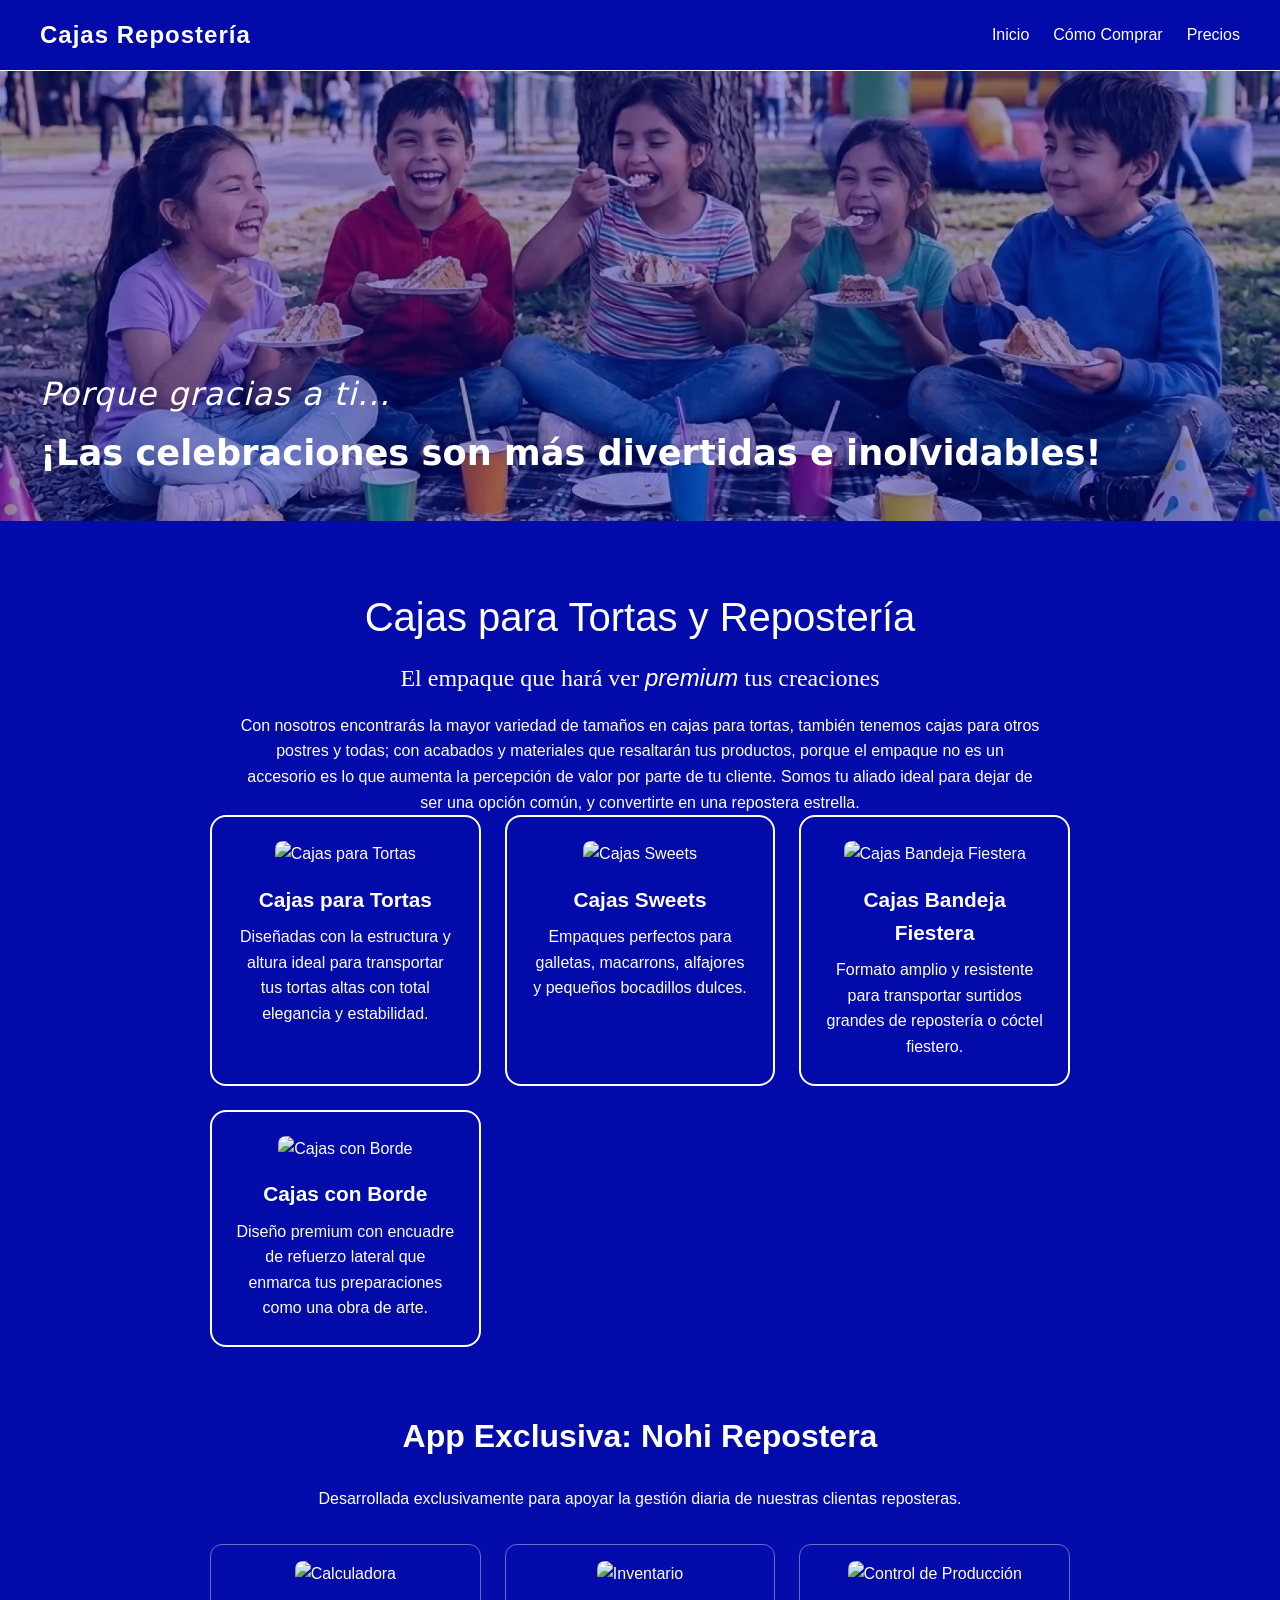
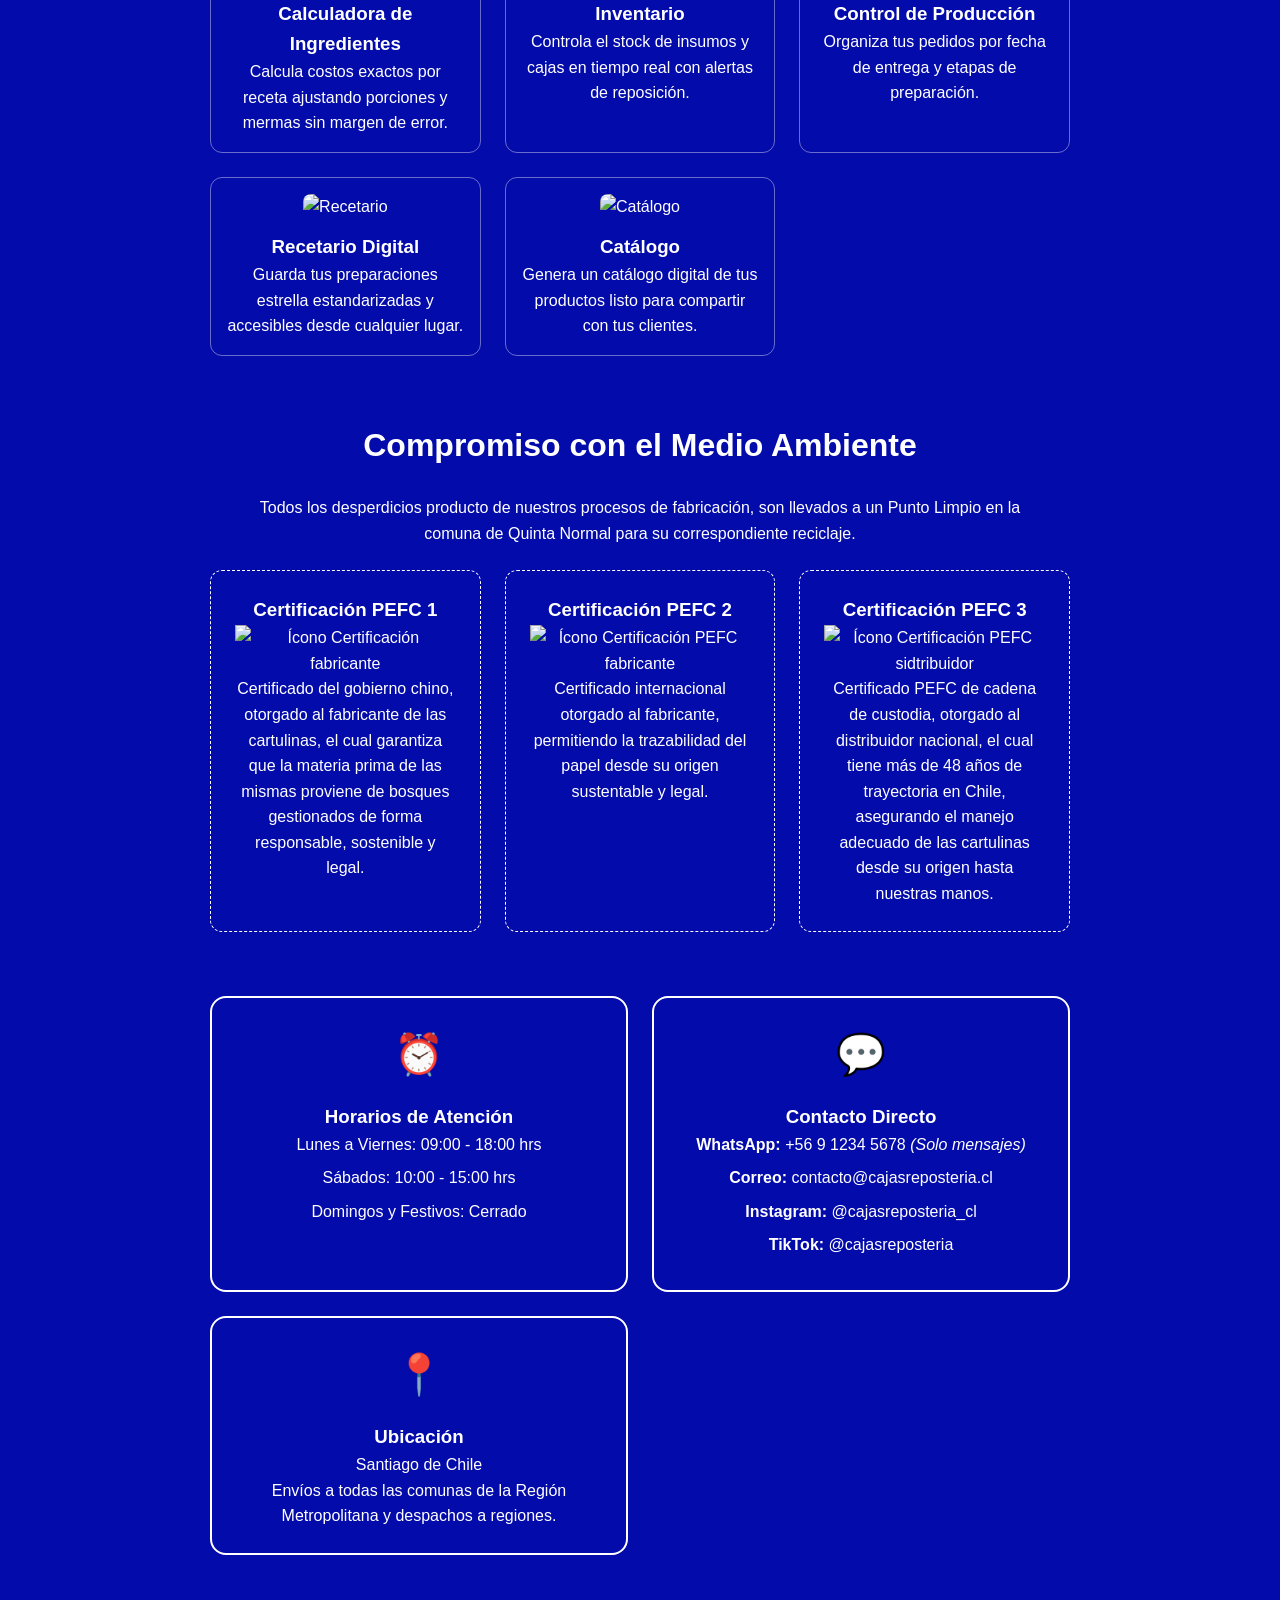
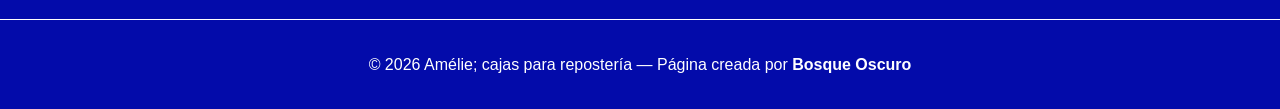
==== index.html @ bd715fa0 "paso" ====
<!DOCTYPE html>
<html lang="es">
<head>
    <meta charset="UTF-8">
    <meta name="viewport" content="width=device-width, initial-scale=1.0">
    <title>Cajas para tortas - Santiago de Chile</title>
    <link rel="stylesheet" href="style.css">
</head>
<body>

    <header>
        <nav>
            <div class="logo">Cajas Repostería</div>
            <ul class="nav-links">
                <li><a href="index.html">Inicio</a></li>
                <li><a href="experiencia.html">Cómo Comprar</a></li>
                <li><a href="precios.html">Precios</a></li>
            </ul>
        </nav>
    </header>

<section class="hero">
    <div class="hero-content">
        <p class="hero-subtitle">Porque gracias a ti...</p>
        <p class="hero-title">¡Las celebraciones son más divertidas e inolvidables!</p>
    </div>
</section>

    <div class="container text-center">
    <h1>Cajas para Tortas y Repostería</h1>
    <h2 class="section-subtitle">El empaque que hará ver <em>premium</em> tus creaciones</h2>
    <p class="section-description">
        Con nosotros encontrarás la mayor variedad de tamaños en cajas para tortas, también tenemos cajas para otros postres y todas; con acabados y materiales que resaltarán tus productos, porque el empaque no es un accesorio es lo que aumenta la percepción de valor por parte de tu cliente. Somos tu aliado ideal para dejar de ser una opción común, y convertirte en una repostera estrella.
    </p>

        <!-- 1. Catálogo de Cajas (Tarjetas Clickeables con Borde Blanco) -->
        <section>
            <div class="grid-4">
                <a href="caja-tortas.html" class="card-border product-card">
                    <img src="https://images.unsplash.com/photo-1578985545062-69928b1d9587?q=80&w=500&auto=format&fit=crop" alt="Cajas para Tortas">
                    <h3>Cajas para Tortas</h3>
                    <p>Diseñadas con la estructura y altura ideal para transportar tus tortas altas con total elegancia y estabilidad.</p>
                </a>

                <a href="caja-sweets.html" class="card-border product-card">
                    <img src="https://images.unsplash.com/photo-1558961363-fa8fdf82db35?q=80&w=500&auto=format&fit=crop" alt="Cajas Sweets">
                    <h3>Cajas Sweets</h3>
                    <p>Empaques perfectos para galletas, macarrons, alfajores y pequeños bocadillos dulces.</p>
                </a>

                <a href="caja-bandeja-fiestera.html" class="card-border product-card">
                    <img src="https://images.unsplash.com/photo-1535141192574-5d4897c13136?q=80&w=500&auto=format&fit=crop" alt="Cajas Bandeja Fiestera">
                    <h3>Cajas Bandeja Fiestera</h3>
                    <p>Formato amplio y resistente para transportar surtidos grandes de repostería o cóctel fiestero.</p>
                </a>

                <a href="caja-con-borde.html" class="card-border product-card">
                    <img src="https://images.unsplash.com/photo-1509440159596-0249088772ff?q=80&w=500&auto=format&fit=crop" alt="Cajas con Borde">
                    <h3>Cajas con Borde</h3>
                    <p>Diseño premium con encuadre de refuerzo lateral que enmarca tus preparaciones como una obra de arte.</p>
                </a>
            </div>
        </section>

        <!-- 2. Sección App Nohi Repostera -->
        <section>
            <h2>App Exclusiva: Nohi Repostera</h2>
            <p style="text-align: center; margin-bottom: 2rem;">Desarrollada exclusivamente para apoyar la gestión diaria de nuestras clientas reposteras.</p>
            
            <div class="nohi-grid">
                <div class="nohi-card">
                    <img src="https://images.unsplash.com/photo-1554224155-8d04cb21cd6c?q=80&w=400&auto=format&fit=crop" alt="Calculadora">
                    <h3>Calculadora de Ingredientes</h3>
                    <p>Calcula costos exactos por receta ajustando porciones y mermas sin margen de error.</p>
                </div>
                <div class="nohi-card">
                    <img src="https://images.unsplash.com/photo-1586528116311-ad8dd3c8310d?q=80&w=400&auto=format&fit=crop" alt="Inventario">
                    <h3>Inventario</h3>
                    <p>Controla el stock de insumos y cajas en tiempo real con alertas de reposición.</p>
                </div>
                <div class="nohi-card">
                    <img src="https://images.unsplash.com/photo-1507679799987-c73779587ccf?q=80&w=400&auto=format&fit=crop" alt="Control de Producción">
                    <h3>Control de Producción</h3>
                    <p>Organiza tus pedidos por fecha de entrega y etapas de preparación.</p>
                </div>
                <div class="nohi-card">
                    <img src="https://images.unsplash.com/photo-1495521821757-a1efb6729352?q=80&w=400&auto=format&fit=crop" alt="Recetario">
                    <h3>Recetario Digital</h3>
                    <p>Guarda tus preparaciones estrella estandarizadas y accesibles desde cualquier lugar.</p>
                </div>
                <div class="nohi-card">
                    <img src="https://images.unsplash.com/photo-1460925895917-afdab827c52f?q=80&w=400&auto=format&fit=crop" alt="Catálogo">
                    <h3>Catálogo</h3>
                    <p>Genera un catálogo digital de tus productos listo para compartir con tus clientes.</p>
                </div>
            </div>
        </section>

        <!-- 3. Sección Medio Ambiente -->
        <section>
            <h2>Compromiso con el Medio Ambiente</h2>
            <p style="text-align: center; max-width: 800px; margin: 0 auto 1.5rem auto;">
                Todos los desperdicios producto de nuestros procesos de fabricación, son llevados a un Punto Limpio en la comuna de Quinta Normal para su correspondiente reciclaje.
            </p>
            
            <div class="certificates-grid">
                <div class="cert-card">
                    <h3>Certificación PEFC 1</h3>
                    <img src="cfccsvg.svg" alt="Ícono Certificación fabricante" class="cert-icon">
                    <p>Certificado del gobierno chino, otorgado al fabricante de las cartulinas, el cual garantiza que la materia prima de las mismas proviene de bosques gestionados de forma responsable, sostenible y legal.</p>
                </div>
                <div class="cert-card">
                    <h3>Certificación PEFC 2</h3>
                    <img src="pefcsvg.svg" alt="Ícono Certificación PEFC fabricante" class="cert-icon">
                    <p>Certificado internacional otorgado al fabricante, permitiendo la trazabilidad del papel desde su origen sustentable y legal.</p>
                </div>
                <div class="cert-card">
                    <h3>Certificación PEFC 3</h3>
                    <img src="pefcsvg.svg" alt="Ícono Certificación PEFC sidtribuidor" class="cert-icon">
                    <p>Certificado PEFC de cadena de custodia, otorgado al distribuidor nacional, el cual tiene más de 48 años de trayectoria en Chile, asegurando el manejo adecuado de las cartulinas desde su origen hasta nuestras manos.</p>
                </div>
            </div>
        </section>

        <!-- 4. Sección de Información (Tarjetas con Borde Blanco e Íconos) -->
        <section>
            <div class="grid-3">
                <div class="card-border info-card">
                    <div class="icon">⏰</div>
                    <h3>Horarios de Atención</h3>
                    <ul>
                        <li>Lunes a Viernes: 09:00 - 18:00 hrs</li>
                        <li>Sábados: 10:00 - 15:00 hrs</li>
                        <li>Domingos y Festivos: Cerrado</li>
                    </ul>
                </div>

                <div class="card-border info-card">
                    <div class="icon">💬</div>
                    <h3>Contacto Directo</h3>
                    <ul>
                        <li><strong>WhatsApp:</strong> +56 9 1234 5678 <em>(Solo mensajes)</em></li>
                        <li><strong>Correo:</strong> contacto@cajasreposteria.cl</li>
                        <li><strong>Instagram:</strong> @cajasreposteria_cl</li>
                        <li><strong>TikTok:</strong> @cajasreposteria</li>
                    </ul>
                </div>

                <div class="card-border info-card">
                    <div class="icon">📍</div>
                    <h3>Ubicación</h3>
                    <p>Santiago de Chile</p>
                    <p>Envíos a todas las comunas de la Región Metropolitana y despachos a regiones.</p>
                </div>
            </div>
        </section>
    </div>

    <footer>
        <p>&copy; 2026 Amélie; cajas para repostería — Página creada por <strong>Bosque Oscuro</strong></p>
    </footer>

</body>
</html>
---- style.css ----
/* Reset y Estilos Globales */
* {
    margin: 0;
    padding: 0;
    box-sizing: border-box;
    font-family: 'Segoe UI', Tahoma, Geneva, Verdana, sans-serif;
}

body {
    background-color: #030baa;
    color: #ffffff;
    line-height: 1.6;
}

a {
    color: inherit;
    text-decoration: none;
}

/* Navegación */
header {
    background-color: rgba(3, 11, 170, 0.95);
    border-bottom: 1px solid #ffffff;
    padding: 1rem 2rem;
    position: sticky;
    top: 0;
    z-index: 100;
}

nav {
    max-width: 1200px;
    margin: 0 auto;
    display: flex;
    justify-content: space-between;
    align-items: center;
}

.logo {
    font-size: 1.5rem;
    font-weight: bold;
    letter-spacing: 1px;
}

.nav-links {
    display: flex;
    gap: 1.5rem;
    list-style: none;
}

.nav-links a:hover {
    opacity: 0.8;
    text-decoration: underline;
}

/* Envoltorio principal */
.container {
    max-width: 1200px;
    margin: 0 auto;
    padding: 2rem 1rem;
}

h1 {
    font-size: 2.5rem;
    text-align: center;
    margin-bottom: 2rem;
}

h2 {
    font-size: 2rem;
    text-align: center;
    margin: 3rem 0 1.5rem 0;
}

/* Secciones */
section {
    margin-bottom: 4rem;
}

/* TARJETAS CON BORDE BLANCO Y ESQUINAS REDONDEADAS */
.card-border {
    border: 2px solid #ffffff;
    border-radius: 16px;
    padding: 1.5rem;
    background: transparent;
    transition: transform 0.2s ease, box-shadow 0.2s ease;
}

/* Grid de Productos y Secciones */
.grid-4 {
    display: grid;
    grid-template-columns: repeat(auto-fit, minmax(250px, 1fr));
    gap: 1.5rem;
}

.grid-3 {
    display: grid;
    grid-template-columns: repeat(auto-fit, minmax(280px, 1fr));
    gap: 1.5rem;
}

/* Tarjetas de Productos Clickeables */
.product-card {
    display: block;
}

.product-card:hover {
    transform: translateY(-5px);
    box-shadow: 0 8px 20px rgba(255, 255, 255, 0.15);
}

.product-card img {
    width: 100%;
    height: 200px;
    object-fit: cover;
    border-radius: 8px;
    margin-bottom: 1rem;
}

.product-card h3 {
    font-size: 1.3rem;
    margin-bottom: 0.5rem;
}

/* Sección Nohi Repostera */
.nohi-grid {
    display: grid;
    grid-template-columns: repeat(auto-fit, minmax(220px, 1fr));
    gap: 1.5rem;
}

.nohi-card {
    border: 1px solid rgba(255, 255, 255, 0.4);
    border-radius: 12px;
    padding: 1rem;
    text-align: center;
}

.nohi-card img {
    width: 100%;
    height: 140px;
    object-fit: cover;
    border-radius: 8px;
    margin-bottom: 0.8rem;
}

/* Medio Ambiente y Certificados */
.certificates-grid {
    display: grid;
    grid-template-columns: repeat(auto-fit, minmax(200px, 1fr));
    gap: 1.5rem;
    margin-top: 1.5rem;
}

.cert-card {
    border: 1px dashed #ffffff;
    border-radius: 12px;
    padding: 1.5rem;
    text-align: center;
}

/* Tarjetas Informativas (Horarios, Contacto, Ubicación) */
.info-card {
    text-align: center;
}

.info-card .icon {
    font-size: 2.5rem;
    margin-bottom: 1rem;
}

.info-card ul {
    list-style: none;
    padding: 0;
}

.info-card li {
    margin-bottom: 0.5rem;
}

/* Pasos de compra */
.steps-grid {
    display: grid;
    grid-template-columns: repeat(auto-fit, minmax(220px, 1fr));
    gap: 1.5rem;
    margin-top: 2rem;
}

.step-card {
    border: 1px solid #ffffff;
    border-radius: 12px;
    padding: 1.5rem;
    text-align: center;
}

.step-number {
    font-size: 2rem;
    font-weight: bold;
    margin-bottom: 0.5rem;
}

/* Footer */
footer {
    border-top: 1px solid #ffffff;
    text-align: center;
    padding: 2rem;
    margin-top: 4rem;
}

/* Estilos para Tablas de Precios y Cotizador */
.price-table {
    width: 100%;
    border-collapse: collapse;
    margin-top: 1.5rem;
    margin-bottom: 2rem;
}

.price-table th, .price-table td {
    border: 1px solid rgba(255, 255, 255, 0.3);
    padding: 0.8rem;
    text-align: left;
}

.price-table th {
    background-color: rgba(255, 255, 255, 0.1);
}

.quote-box {
    background: rgba(255, 255, 255, 0.05);
    border: 2px solid #ffffff;
    border-radius: 16px;
    padding: 2rem;
    margin-top: 2rem;
}

.quote-row {
    display: grid;
    grid-template-columns: 2fr 1fr 1fr auto;
    gap: 1rem;
    margin-bottom: 1rem;
    align-items: center;
}

@media(max-width: 768px) {
    .quote-row {
        grid-template-columns: 1fr;
    }
}

.quote-row select, .quote-row input {
    padding: 0.6rem;
    border-radius: 8px;
    border: 1px solid #ffffff;
    background: #030baa;
    color: #ffffff;
    width: 100%;
}

.btn-action {
    background: #ffffff;
    color: #030baa;
    font-weight: bold;
    border: none;
    padding: 0.6rem 1.2rem;
    border-radius: 8px;
    cursor: pointer;
    transition: opacity 0.2s;
}

.btn-action:hover {
    opacity: 0.9;
}

.btn-danger {
    background: #ff4d4d;
    color: #ffffff;
}

.quote-summary {
    margin-top: 2rem;
    border-top: 1px solid rgba(255, 255, 255, 0.4);
    padding-top: 1.5rem;
    font-size: 1.2rem;
    text-align: right;
}

/* ==========================================
   SECCIÓN HERO CON IMAGEN DE FONDO Y CAPA AZUL
   ========================================== */
.hero {
    background-image: url('Imagenes/fondohero.webp'); 
    background-size: cover;          /* Ocupa todo el ancho sin deformarse */
    background-position: center;     /* Mantiene el centro visible en PC y móviles */
    background-repeat: no-repeat;
    height: 450px;                   /* Altura del banner principal */
    display: flex;
    align-items: flex-end;           /* Empuja el texto hacia abajo como en tu diseño */
    padding: 40px;
    position: relative;
}

/* Capa de opacidad encima de la foto con el tono azul de la página (75% de opacidad) */
.hero::before {
    content: '';
    position: absolute;
    top: 0; 
    left: 0; 
    width: 100%; 
    height: 100%;
    /* AQUÍ PUEDES CAMBIAR EL COLOR: Reemplaza #0d233a por el azul exacto de tu web */
    background-color: rgba(3, 11, 170, 0.40); 
    z-index: 1;
}

.hero-content {
    position: relative;
    z-index: 2; /* Asegura que el texto quede flotando por encima de la capa azul */
    color: #ffffff;
}

.hero-subtitle {
    font-family: 'Segoe UI', system-ui, -apple-system, sans-serif;
    font-size: 2rem;
    font-weight: 400;           /* Grosor muy delgado */
    font-style: italic; /* <-- ESTA LÍNEA ACTIVA LA CURSIVA */
    letter-spacing: 1px;        /* Da un toque elegante y respirado */
    margin: 0;
}

.hero-title {
    font-family: 'Segoe UI', system-ui, -apple-system, sans-serif;
    font-size: 2.2rem;
    margin: 5px 0 0 0;
    font-weight: 700;
}

/* Ajuste automático para pantallas de celulares */
@media (max-width: 768px) {
    .hero {
        height: 350px;
        padding: 20px;
    }
    .hero-title {
        font-size: 1.3rem;
    }
}

/* Estilos para el bloque de títulos bajo el hero */
.text-center {
    text-align: center;
    max-width: 900px;
    margin: 40px auto 30px auto; /* Centra el bloque y le da espacio arriba y abajo */
    padding: 0 20px;
}

.text-center h1 {
    font-size: 2.5rem;
    font-weight: normal;
    margin-bottom: 10px;
}

.section-subtitle {
    font-family: 'Georgia', serif;
    font-size: 1.5rem;
    font-weight: normal;
    margin-top: 0;
    margin-bottom: 15px;
}

/* Aplica la cursiva solo a la palabra envuelta en <em> */
.section-subtitle em {
    font-style: italic;
}

.section-description {
    font-size: 1rem;
    line-height: 1.6;
    margin: 0 auto;
    max-width: 800px;
}
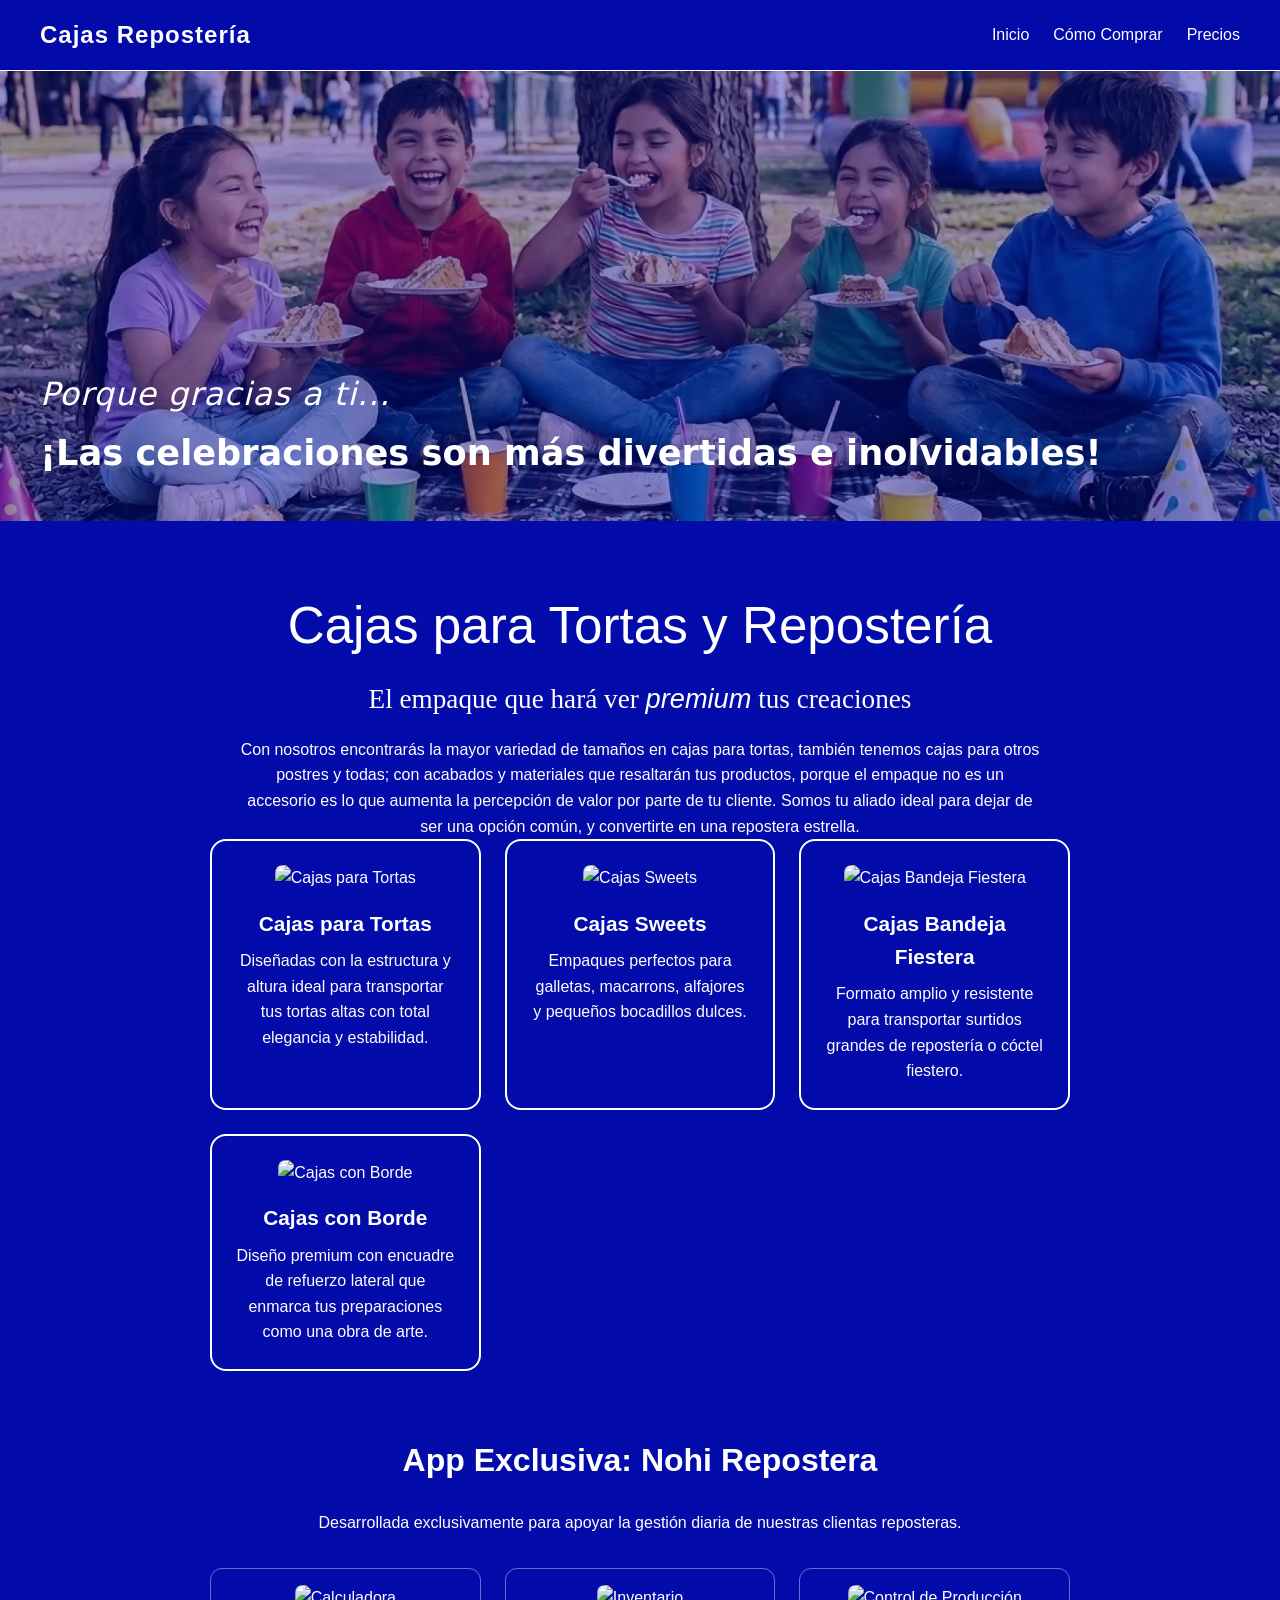
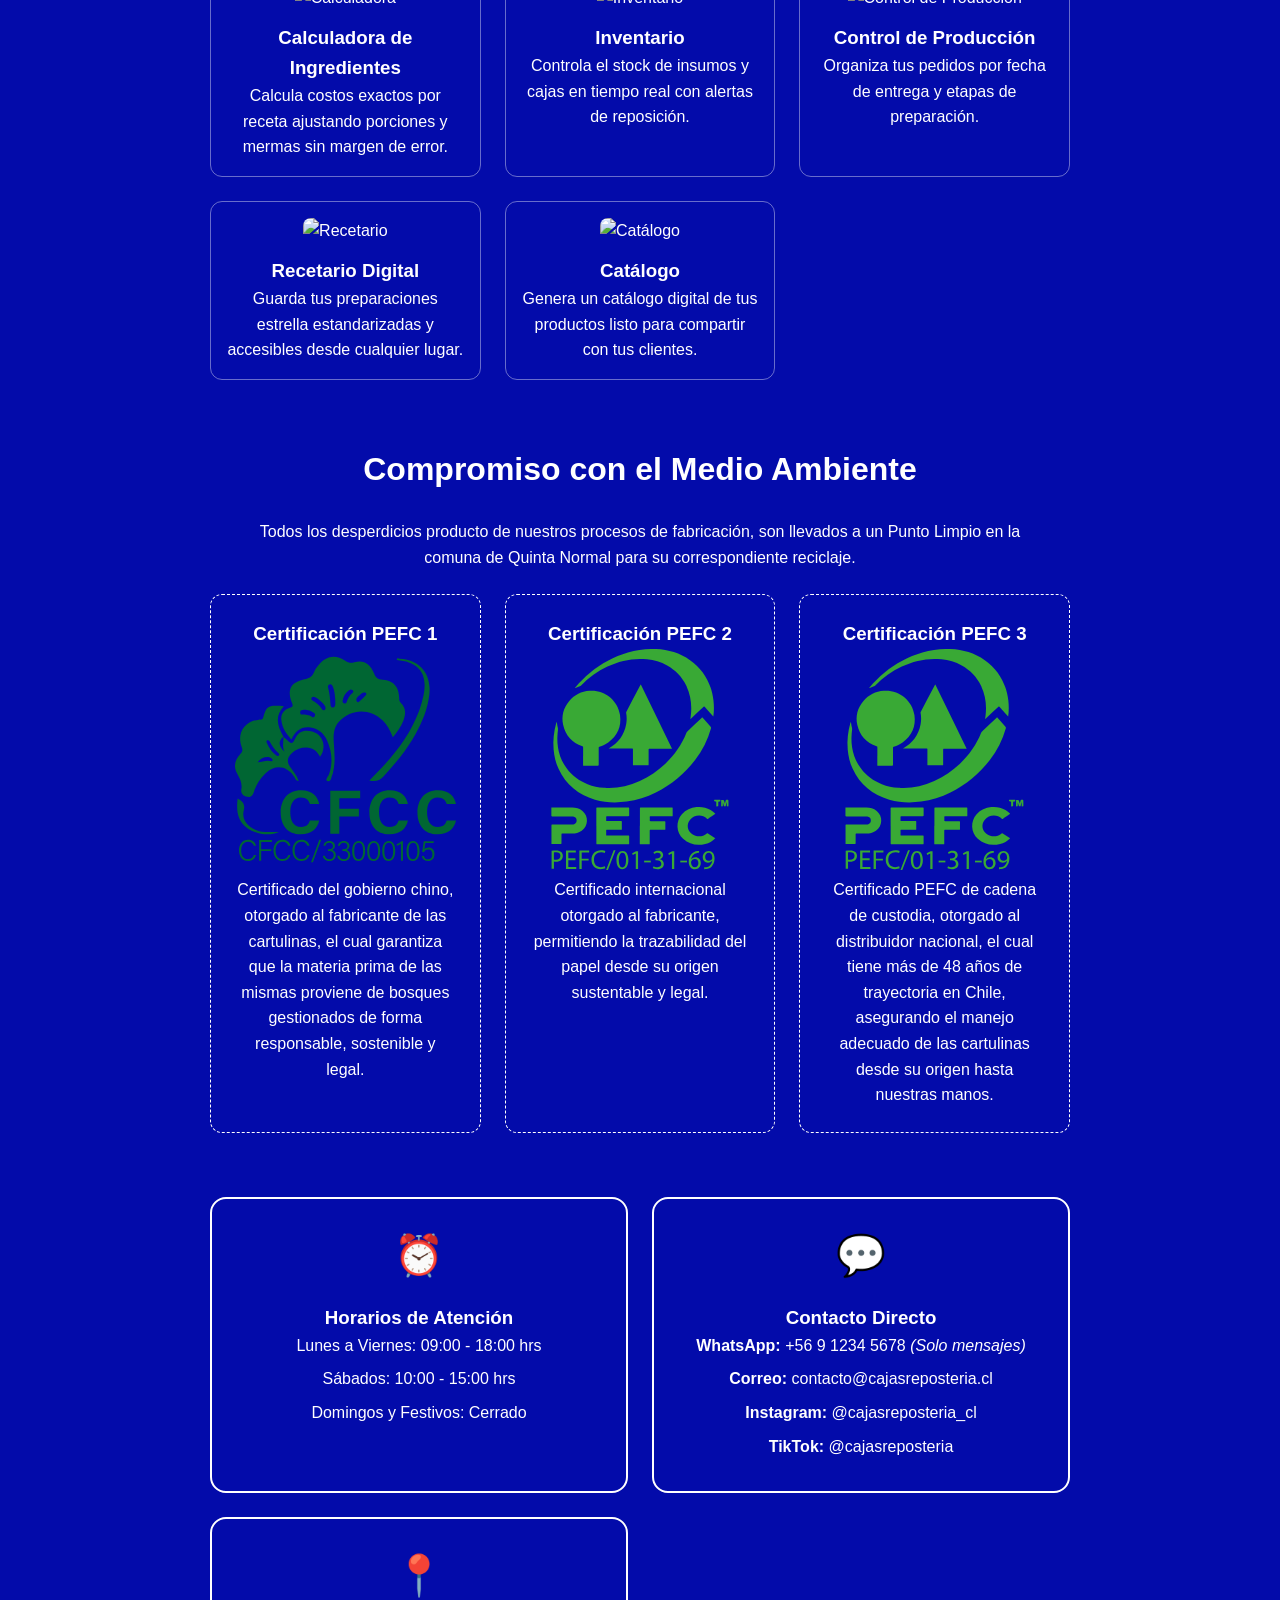
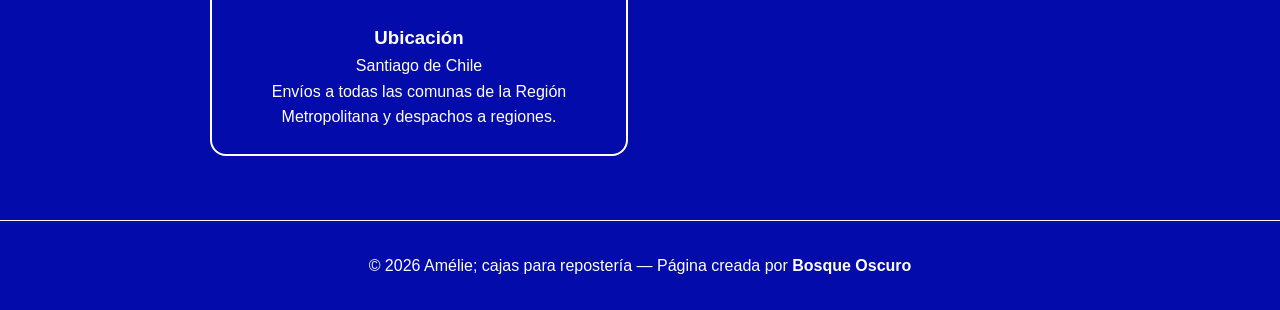
==== commit 89de11f6: "cambioos" ====
--- a/index.html
+++ b/index.html
@@ -106,17 +106,17 @@
             <div class="certificates-grid">
                 <div class="cert-card">
                     <h3>Certificación PEFC 1</h3>
-                    <img src="cfccsvg.svg" alt="Ícono Certificación fabricante" class="cert-icon">
+                    <img src="SVG/cfccsvg.svg" alt="Ícono Certificación fabricante" class="cert-icon">
                     <p>Certificado del gobierno chino, otorgado al fabricante de las cartulinas, el cual garantiza que la materia prima de las mismas proviene de bosques gestionados de forma responsable, sostenible y legal.</p>
                 </div>
                 <div class="cert-card">
                     <h3>Certificación PEFC 2</h3>
-                    <img src="pefcsvg.svg" alt="Ícono Certificación PEFC fabricante" class="cert-icon">
+                    <img src="SVG/pefcsvg.svg" alt="Ícono Certificación PEFC fabricante" class="cert-icon">
                     <p>Certificado internacional otorgado al fabricante, permitiendo la trazabilidad del papel desde su origen sustentable y legal.</p>
                 </div>
                 <div class="cert-card">
                     <h3>Certificación PEFC 3</h3>
-                    <img src="pefcsvg.svg" alt="Ícono Certificación PEFC sidtribuidor" class="cert-icon">
+                    <img src="SVG/pefcsvg.svg" alt="Ícono Certificación PEFC sidtribuidor" class="cert-icon">
                     <p>Certificado PEFC de cadena de custodia, otorgado al distribuidor nacional, el cual tiene más de 48 años de trayectoria en Chile, asegurando el manejo adecuado de las cartulinas desde su origen hasta nuestras manos.</p>
                 </div>
             </div>
--- a/style.css
+++ b/style.css
@@ -353,15 +353,15 @@
 }
 
 .text-center h1 {
-    font-size: 2.5rem;
+    font-size: 3.2rem;
     font-weight: normal;
     margin-bottom: 10px;
 }
 
 .section-subtitle {
     font-family: 'Georgia', serif;
-    font-size: 1.5rem;
-    font-weight: normal;
+    font-size: 1.7rem;
+    font-weight: 400;
     margin-top: 0;
     margin-bottom: 15px;
 }
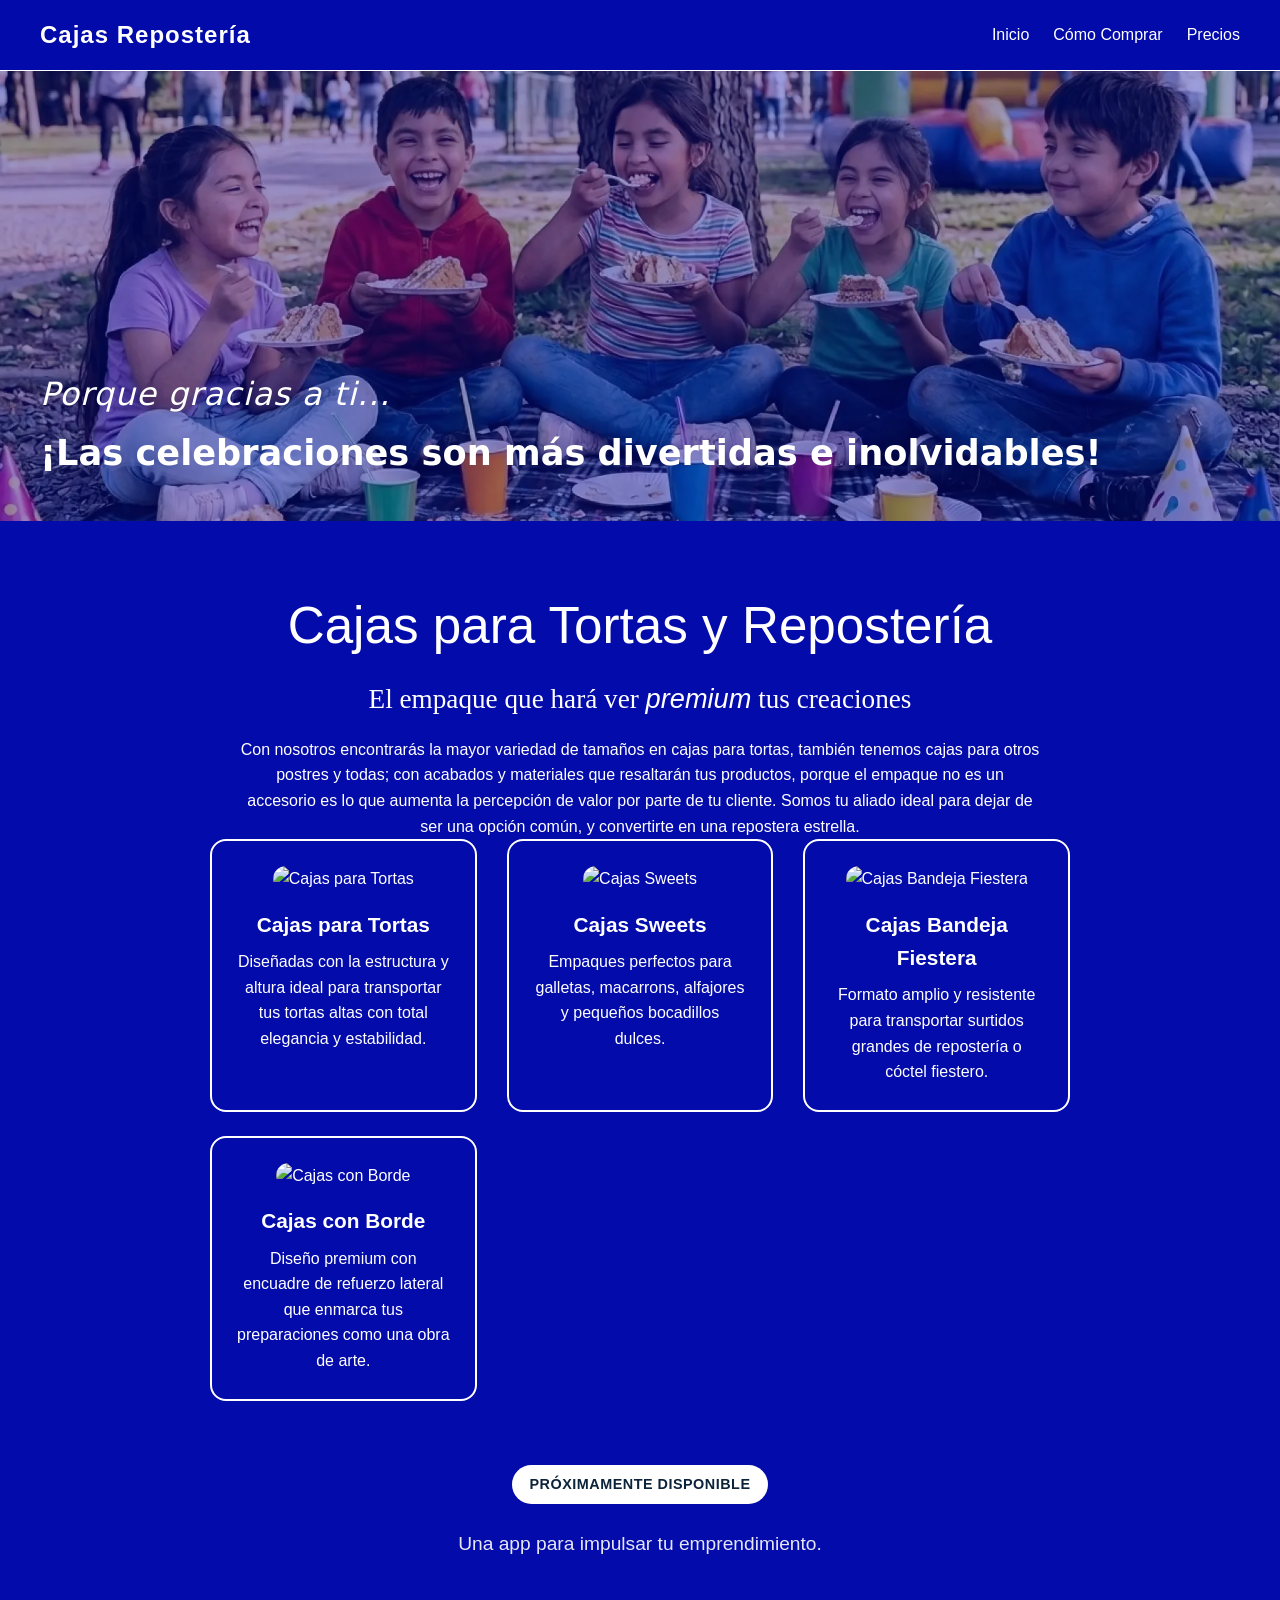
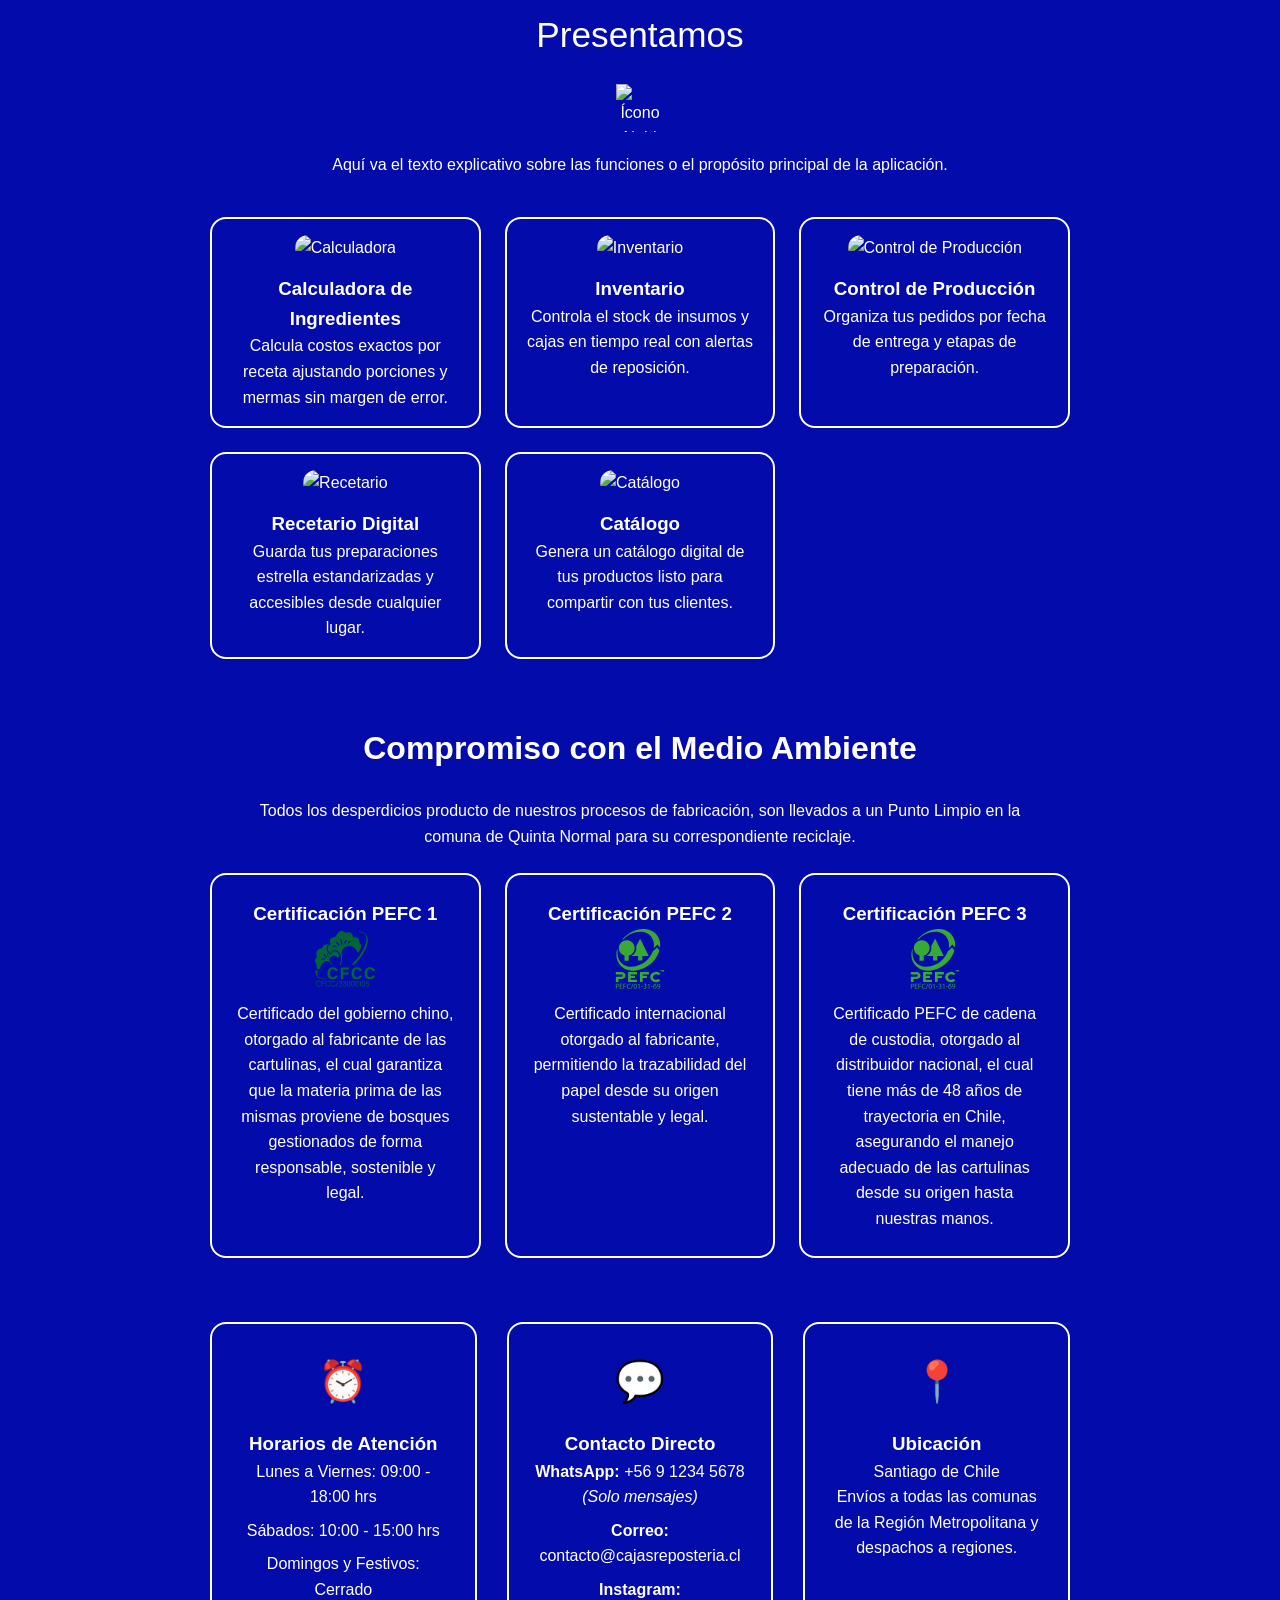
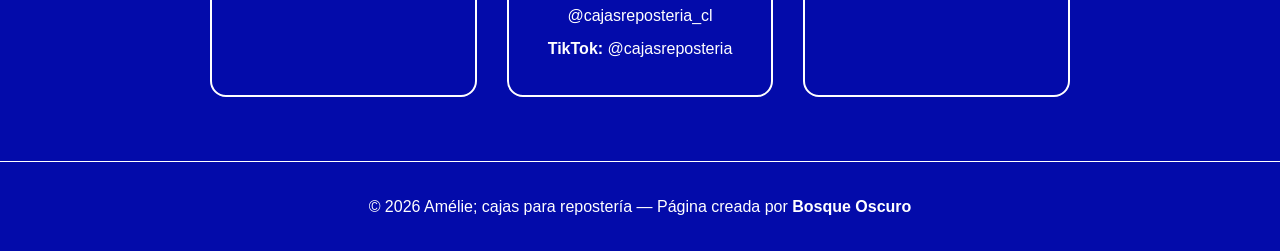
==== commit 33ed6812: "fhg" ====
--- a/index.html
+++ b/index.html
@@ -63,9 +63,29 @@
         </section>
 
         <!-- 2. Sección App Nohi Repostera -->
-        <section>
-            <h2>App Exclusiva: Nohi Repostera</h2>
-            <p style="text-align: center; margin-bottom: 2rem;">Desarrollada exclusivamente para apoyar la gestión diaria de nuestras clientas reposteras.</p>
+        <section class="nohi-repostera-section">
+    <!-- Bloque inicial centrado -->
+    <div class="nohi-intro text-center">
+        <!-- Botón badge -->
+        <span class="btn-badge">Próximamente disponible</span>
+
+        <!-- Subtítulo / Párrafo inicial -->
+        <p class="nohi-lead">Una app para impulsar tu emprendimiento.</p>
+
+        <!-- Título H2 -->
+        <h2>Presentamos</h2>
+
+        <!-- Ícono SVG -->
+        <div class="nohi-icon">
+            <img src="SVG/tu-icono-nohi.svg" alt="Ícono Nohi Repostera">
+        </div>
+
+        <!-- Párrafo descriptivo -->
+        <p class="nohi-description">
+            Aquí va el texto explicativo sobre las funciones o el propósito principal de la aplicación.
+        </p>
+    </div>
+            
             
             <div class="nohi-grid">
                 <div class="nohi-card">
--- a/style.css
+++ b/style.css
@@ -80,22 +80,30 @@
 .card-border {
     border: 2px solid #ffffff;
     border-radius: 16px;
-    padding: 1.5rem;
+    padding: 25px;
     background: transparent;
     transition: transform 0.2s ease, box-shadow 0.2s ease;
+    color: white;
+    width: 31%;                
+    max-width: 350px;                       
+    box-sizing: border-box;    
 }
 
 /* Grid de Productos y Secciones */
 .grid-4 {
-    display: grid;
+    display: flex;
     grid-template-columns: repeat(auto-fit, minmax(250px, 1fr));
     gap: 1.5rem;
+    justify-content: space-between;
+    flex-wrap: wrap;     /* Permite flexibilidad pero con los anchos bien medidos se quedan en línea */
 }
 
 .grid-3 {
-    display: grid;
+    display: flex;
     grid-template-columns: repeat(auto-fit, minmax(280px, 1fr));
     gap: 1.5rem;
+    justify-content: space-between;
+    flex-wrap: wrap;     /* Permite flexibilidad pero con los anchos bien medidos se quedan en línea */
 }
 
 /* Tarjetas de Productos Clickeables */
@@ -112,7 +120,7 @@
     width: 100%;
     height: 200px;
     object-fit: cover;
-    border-radius: 8px;
+    border-radius: 16px;
     margin-bottom: 1rem;
 }
 
@@ -129,8 +137,8 @@
 }
 
 .nohi-card {
-    border: 1px solid rgba(255, 255, 255, 0.4);
-    border-radius: 12px;
+    border: 2px solid #ffffff;
+    border-radius: 16px;
     padding: 1rem;
     text-align: center;
 }
@@ -139,7 +147,7 @@
     width: 100%;
     height: 140px;
     object-fit: cover;
-    border-radius: 8px;
+    border-radius: 16px;
     margin-bottom: 0.8rem;
 }
 
@@ -152,10 +160,22 @@
 }
 
 .cert-card {
-    border: 1px dashed #ffffff;
-    border-radius: 12px;
+    border: 2px dashed #ffffff;
+    border-radius: 16px;
     padding: 1.5rem;
     text-align: center;
+    border-width: 2px;
+    border-style: solid;           /* <-- Asegúrate de que diga 'solid' */
+    border-color: #ffffff;
+}
+
+/* Ajusta el tamaño de los íconos SVG dentro de las tarjetas */
+.cert-card img {
+    width: 60px;         /* Tamaño deseado en pantalla (puedes probar con 24px, 28px o 32px) */
+    height: 60px;        /* Mantiene la proporción cuadrada */
+    object-fit: contain; /* Garantiza que el ícono no se distorsione */
+    display: block;
+    margin: 0 auto 12px auto; /* Centra el ícono y le da un espacio con el texto de abajo */
 }
 
 /* Tarjetas Informativas (Horarios, Contacto, Ubicación) */
@@ -186,7 +206,7 @@
 }
 
 .step-card {
-    border: 1px solid #ffffff;
+    border: 2px solid #ffffff;
     border-radius: 12px;
     padding: 1.5rem;
     text-align: center;
@@ -342,13 +362,19 @@
     .hero-title {
         font-size: 1.3rem;
     }
+    .card-border {
+        width: 100%;           /* En el celular ocupan todo el ancho (una debajo de otra) */
+        max-width: 100%;
+        padding: 18px;         /* Un padding en px más compacto para que no gaste espacio en la pantalla del teléfono */
+        margin-bottom: 20px;   /* Separación entre tarjeta y tarjeta */
+    }
 }
 
 /* Estilos para el bloque de títulos bajo el hero */
 .text-center {
     text-align: center;
     max-width: 900px;
-    margin: 40px auto 30px auto; /* Centra el bloque y le da espacio arriba y abajo */
+    margin: 40px auto 40px auto; /* Centra el bloque y le da espacio arriba y abajo */
     padding: 0 20px;
 }
 
@@ -376,4 +402,53 @@
     line-height: 1.6;
     margin: 0 auto;
     max-width: 800px;
+}
+
+/* Estilos para el bloque inicial de Nohi Repostera */
+.nohi-intro {
+    max-width: 800px;
+    margin: 0 auto 40px auto;
+    padding: 0 20px;
+}
+
+/* Apariencia de botón centrado / badge */
+.btn-badge {
+    display: inline-block;
+    background-color: #ffffff;      /* Fondo blanco (o ajusta al color de tu paleta) */
+    color: #0d233a;                 /* Color de texto */
+    font-size: 0.9rem;
+    font-weight: 600;
+    padding: 8px 18px;
+    border-radius: 20px;            /* Borde completamente redondeado */
+    margin-bottom: 15px;
+    text-transform: uppercase;      /* Opcional: para darle estética de etiqueta */
+    letter-spacing: 0.5px;
+}
+
+.nohi-lead {
+    font-size: 1.2rem;
+    margin: 10px 0 20px 0;
+    opacity: 0.9;
+}
+
+.nohi-intro h2 {
+    font-size: 2.2rem;
+    font-weight: normal;
+    margin-bottom: 20px;
+}
+
+/* Tamaño y centrado del icono SVG */
+.nohi-icon img {
+    width: 48px;                    /* Ajusta el tamaño según tu diseño */
+    height: 48px;
+    object-fit: contain;
+    margin: 0 auto 20px auto;
+    display: block;
+}
+
+.nohi-description {
+    font-size: 1rem;
+    line-height: 1.6;
+    margin: 0 auto;
+    max-width: 700px;
 }
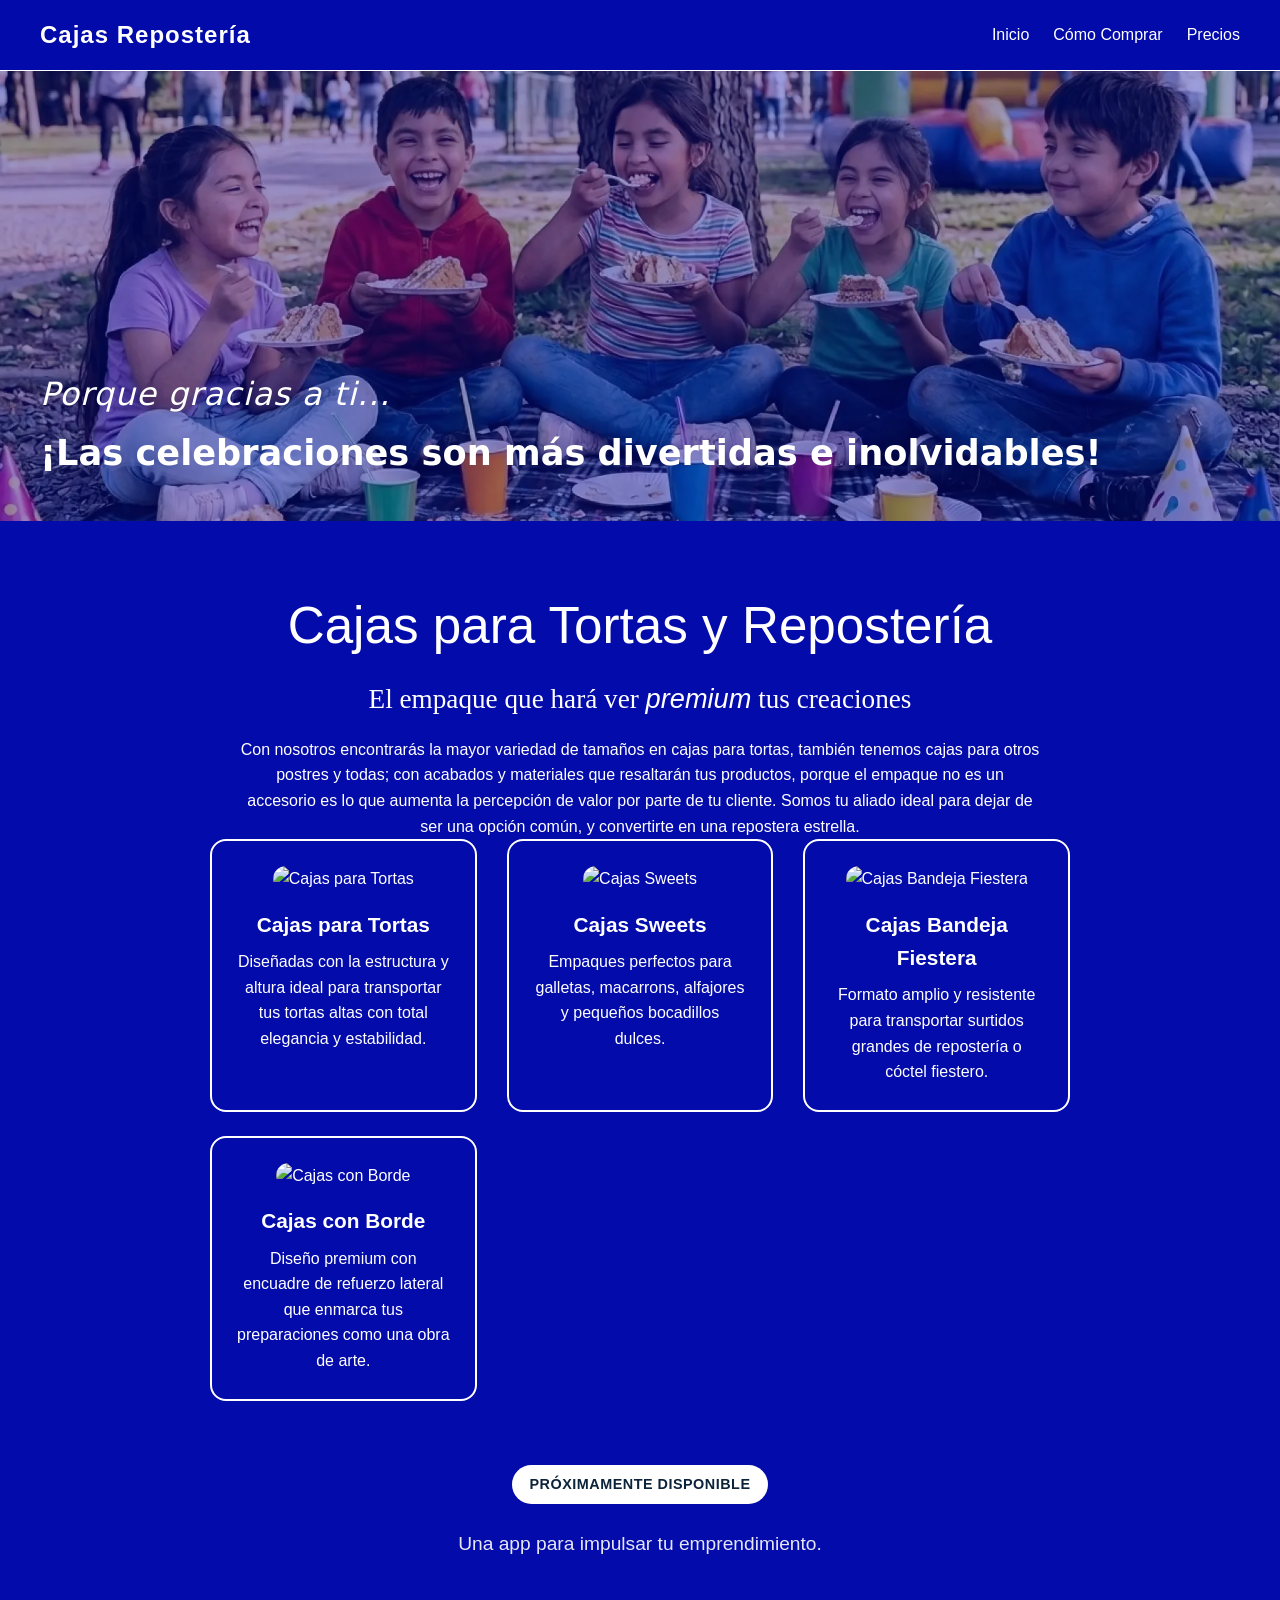
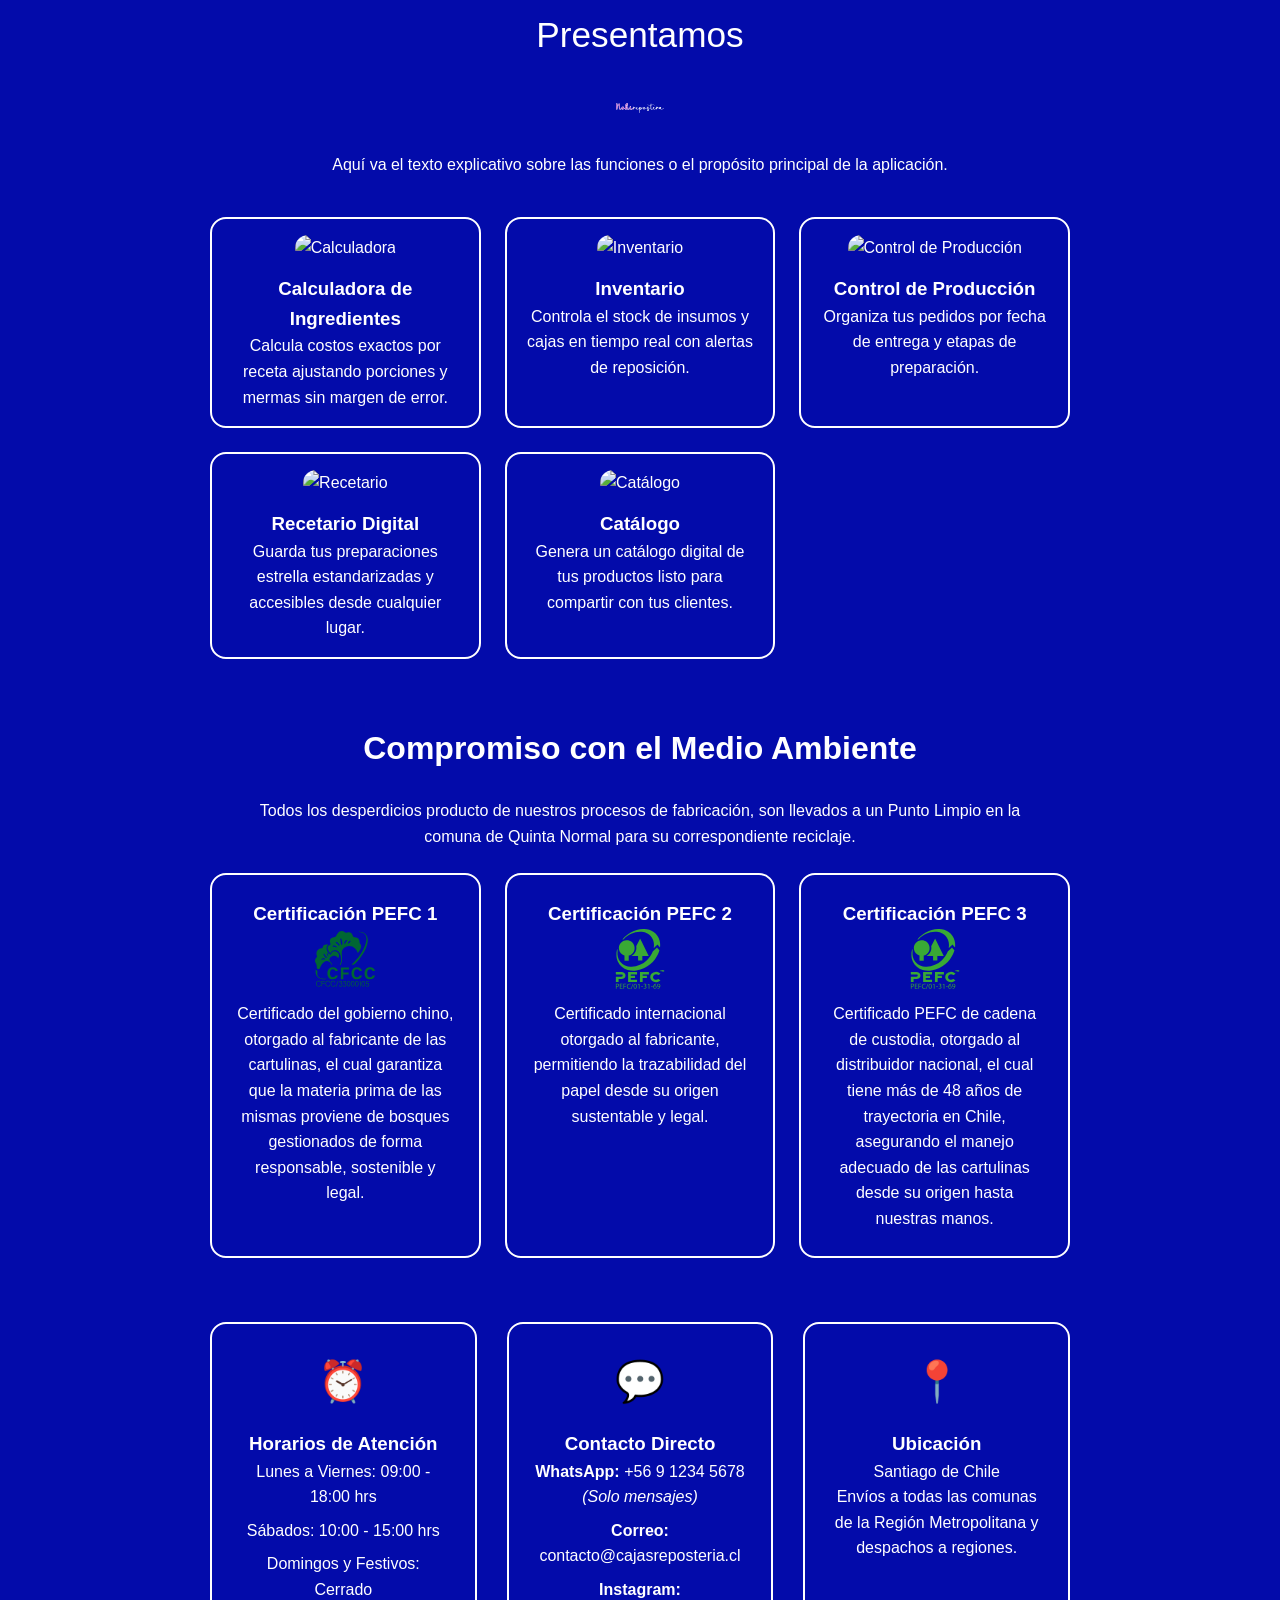
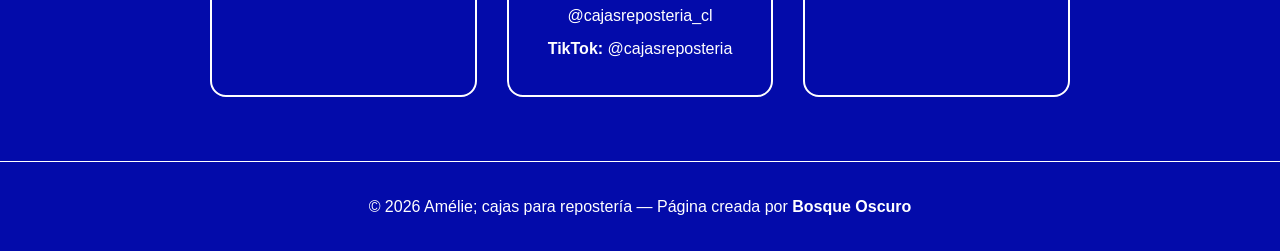
==== commit 8eb8b99b: "logoicono" ====
--- a/index.html
+++ b/index.html
@@ -77,7 +77,7 @@
 
         <!-- Ícono SVG -->
         <div class="nohi-icon">
-            <img src="SVG/tu-icono-nohi.svg" alt="Ícono Nohi Repostera">
+            <img src="SVG/logonohiweb.svg" alt="Ícono Nohi Repostera">
         </div>
 
         <!-- Párrafo descriptivo -->
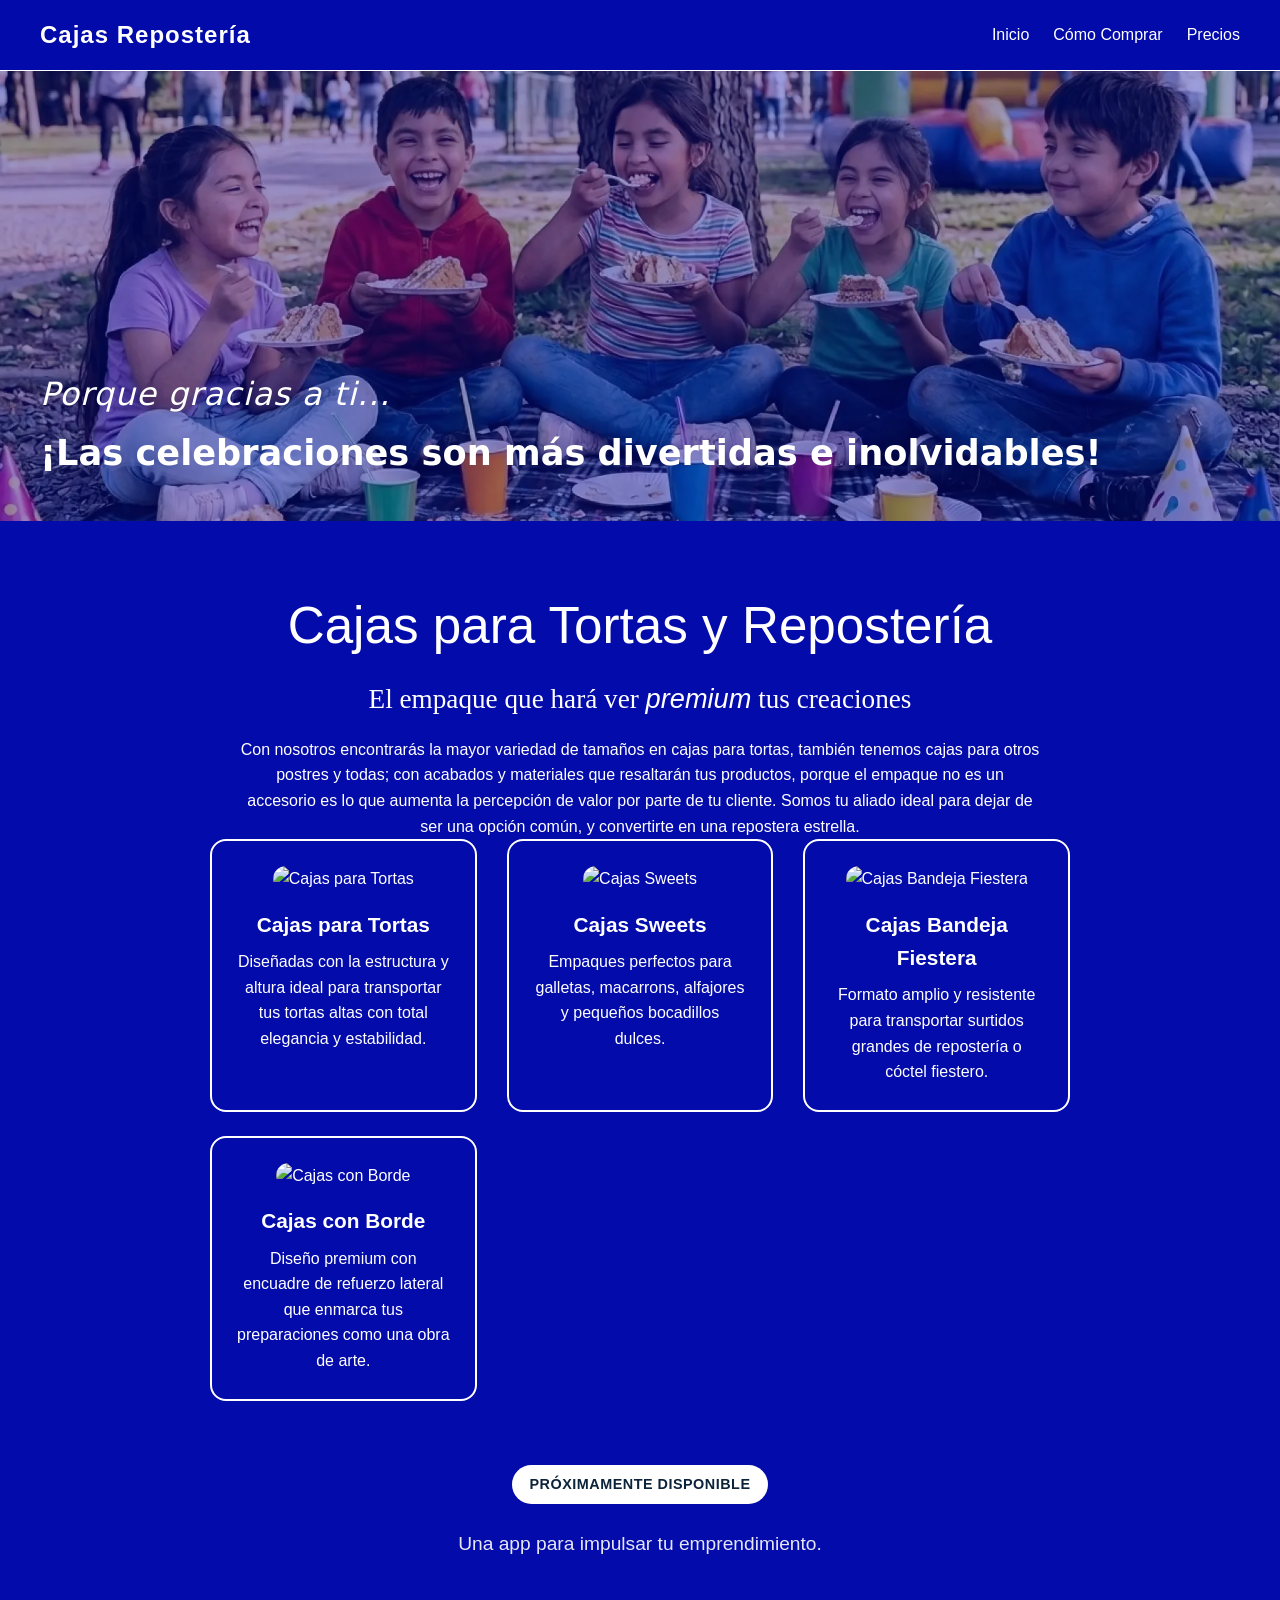
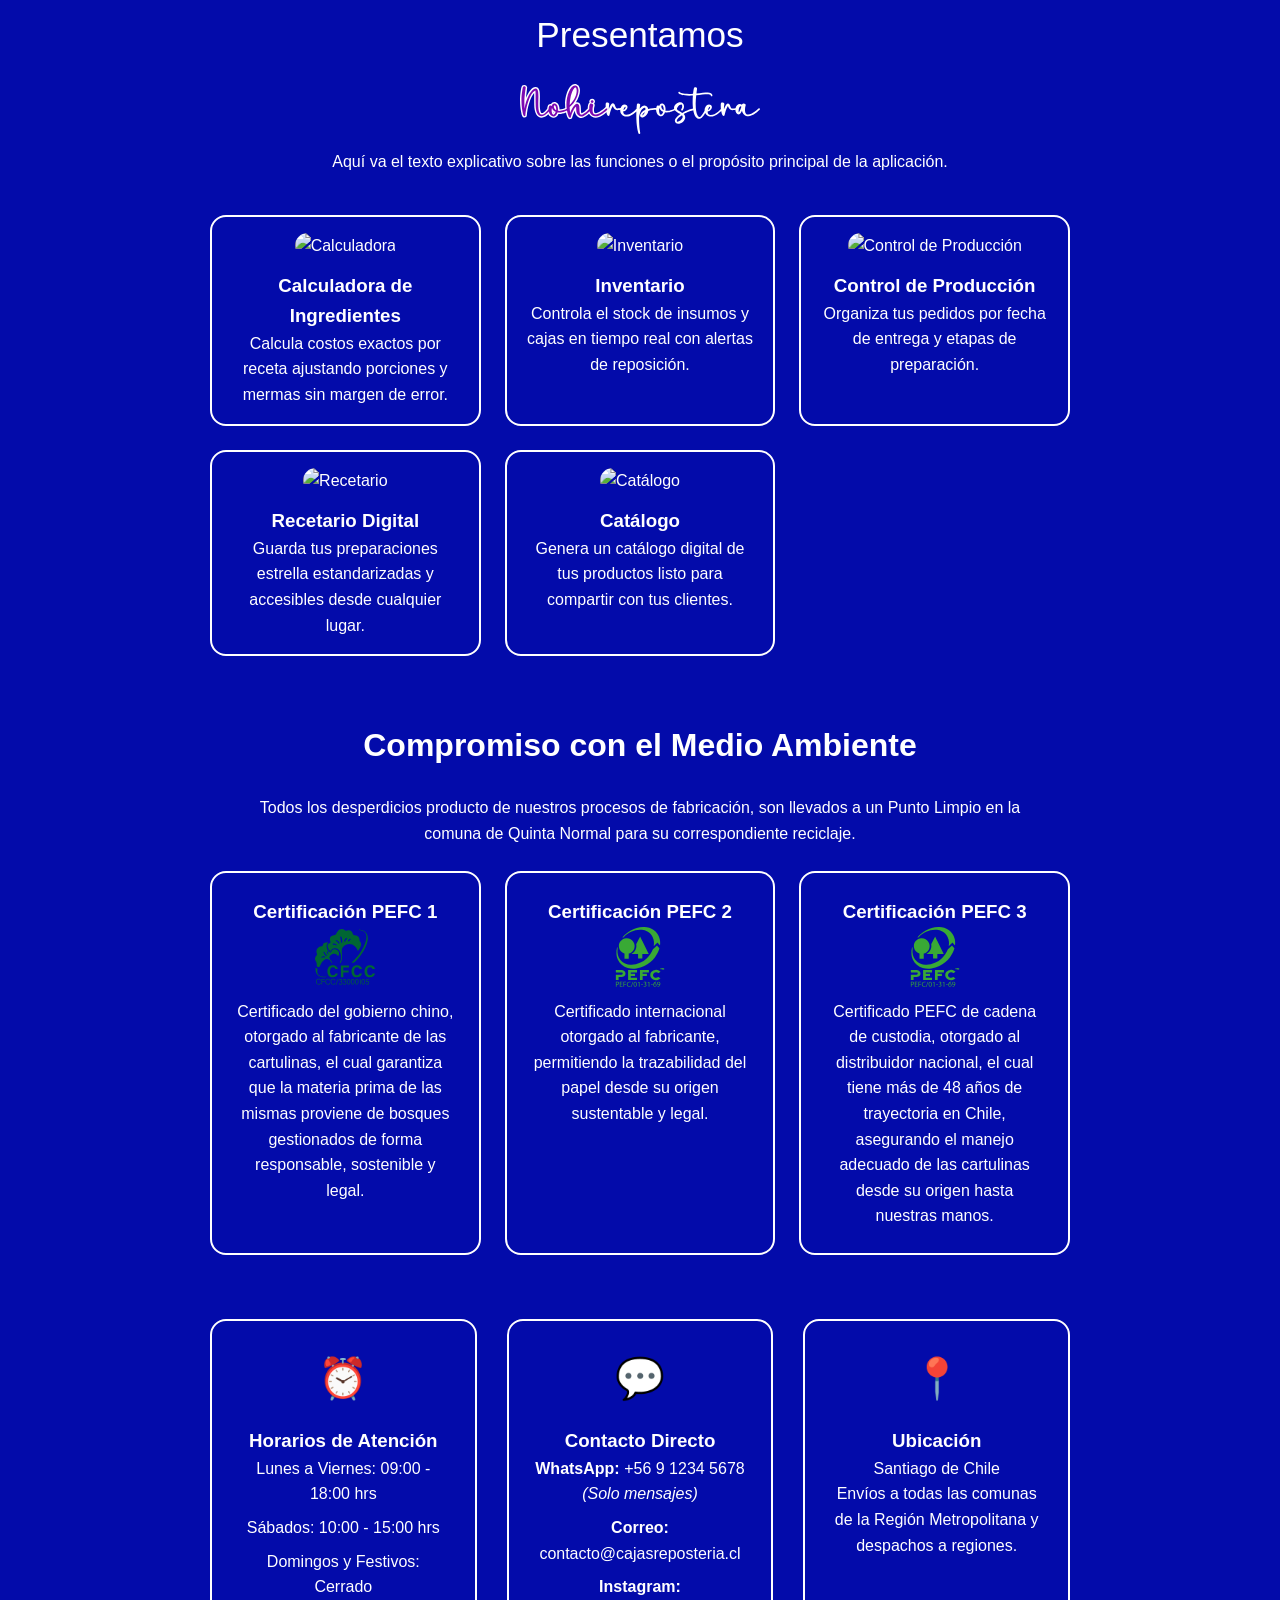
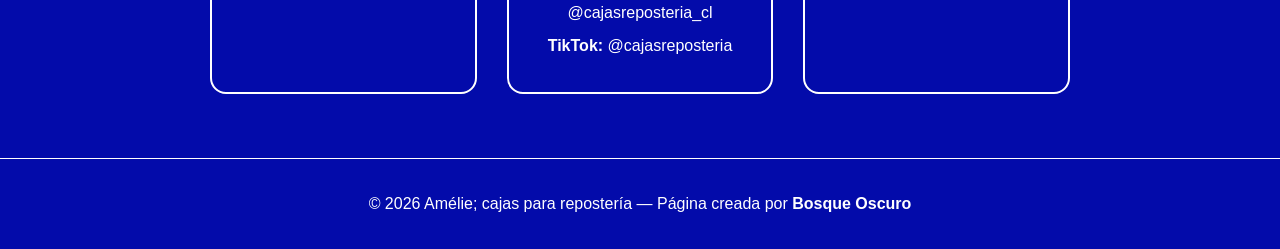
==== commit f42faa65: "gdgd" ====
--- a/index.html
+++ b/index.html
@@ -77,7 +77,7 @@
 
         <!-- Ícono SVG -->
         <div class="nohi-icon">
-            <img src="SVG/logonohiweb.svg" alt="Ícono Nohi Repostera">
+            <img src="SVG/iconohor120.svg" alt="Ícono Nohi Repostera">
         </div>
 
         <!-- Párrafo descriptivo -->
--- a/style.css
+++ b/style.css
@@ -437,12 +437,19 @@
     margin-bottom: 20px;
 }
 
-/* Tamaño y centrado del icono SVG */
+/* Contenedor del logo horizontal */
+.nohi-icon {
+    margin: 15px 0;          /* Controla el espacio arriba y abajo con los textos */
+    display: flex;
+    justify-content: center;
+    align-items: center;
+}
+
+/* Ajuste del SVG horizontal */
 .nohi-icon img {
-    width: 48px;                    /* Ajusta el tamaño según tu diseño */
-    height: 48px;
-    object-fit: contain;
-    margin: 0 auto 20px auto;
+    width: 240px;            /* Ajusta este valor según qué tan grande quieras el logo */
+    height: auto;            /* Mantiene la proporción horizontal exacta sin deformar */
+    max-width: 90%;          /* Evita que se desborde en pantallas de celular */
     display: block;
 }
 
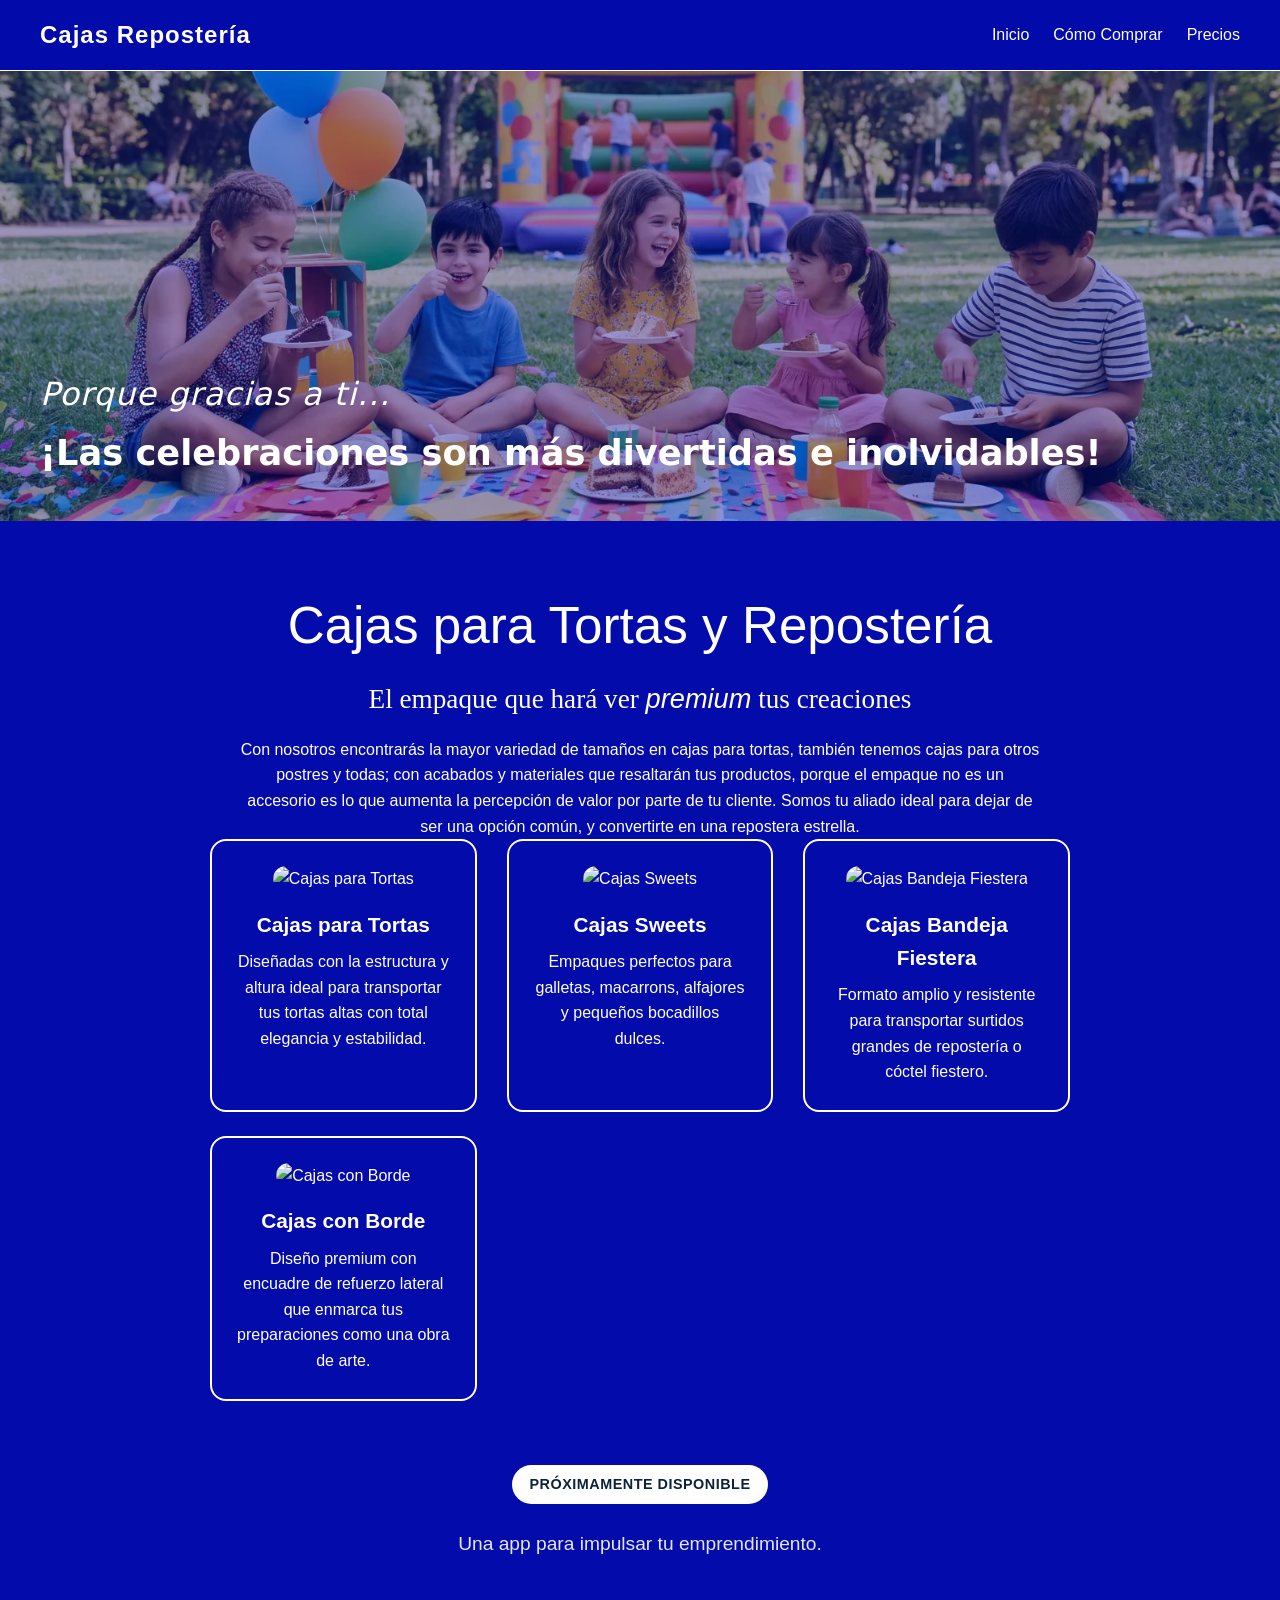
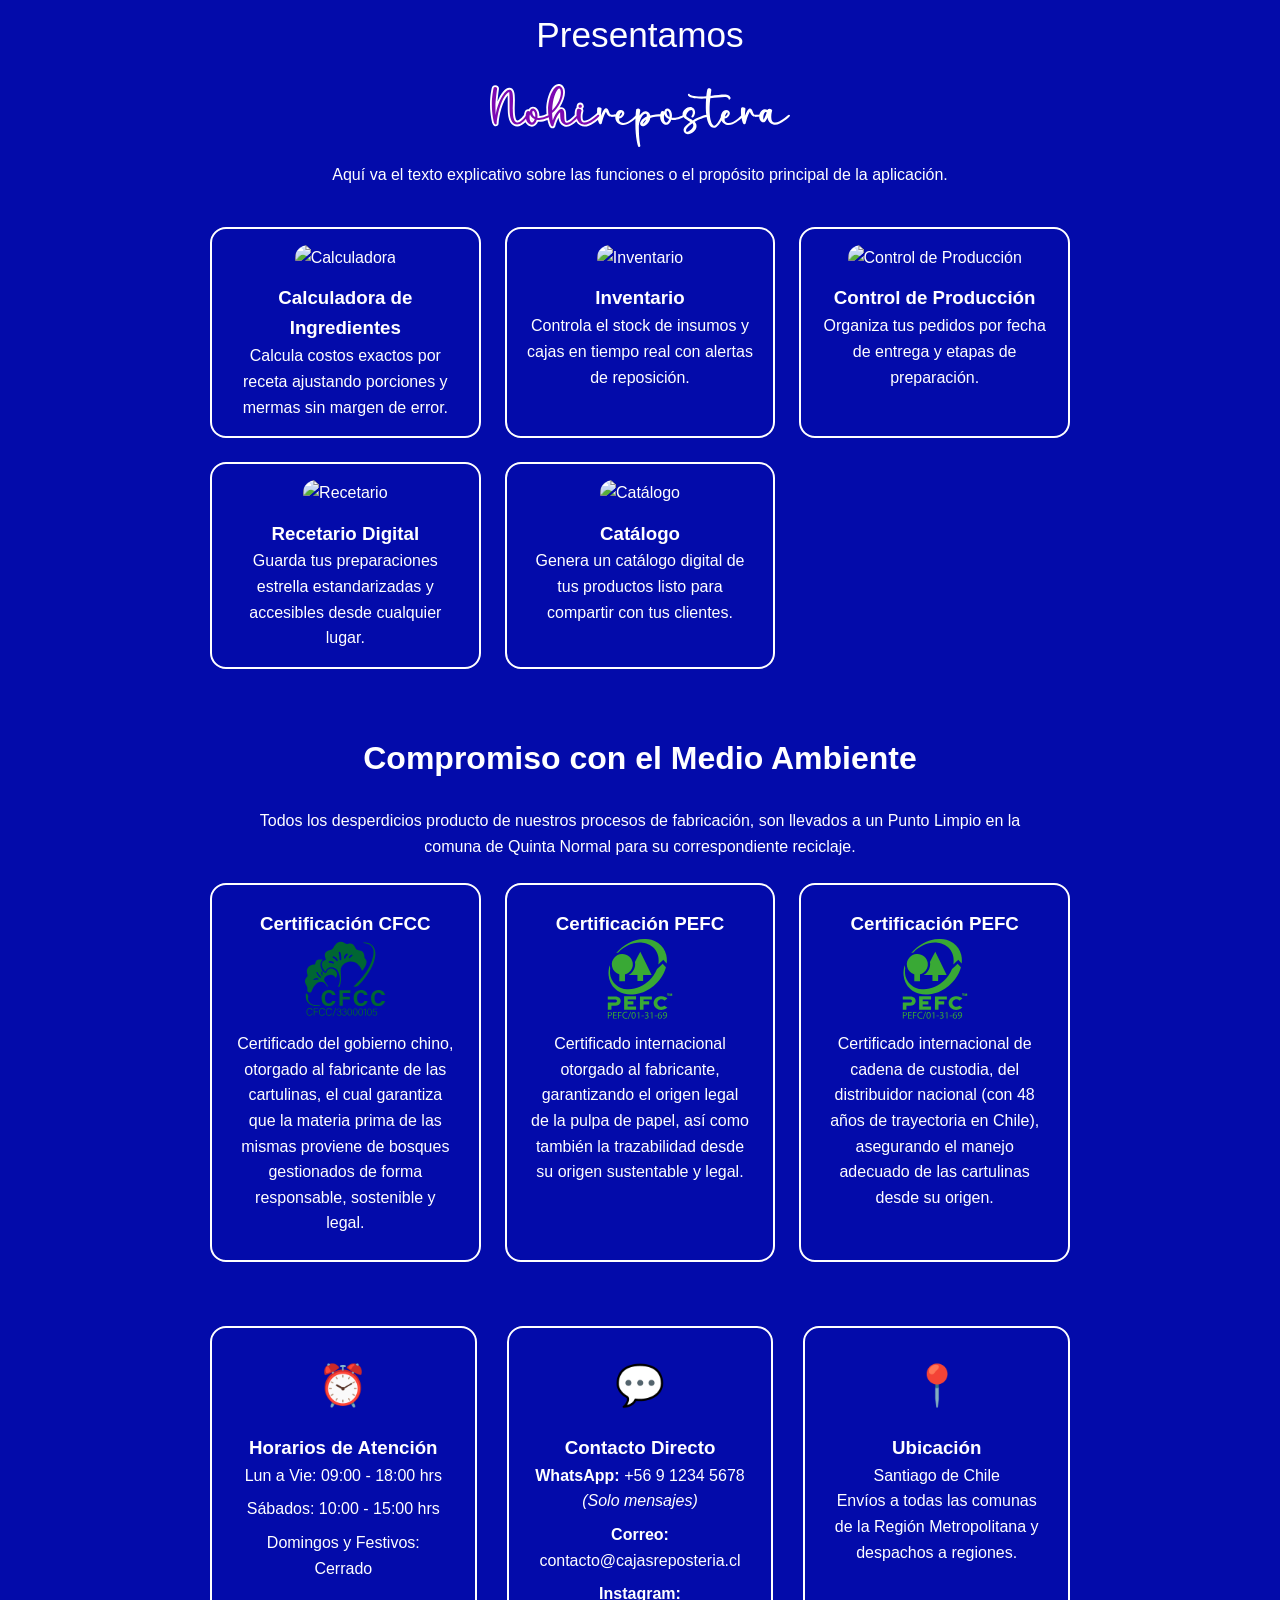
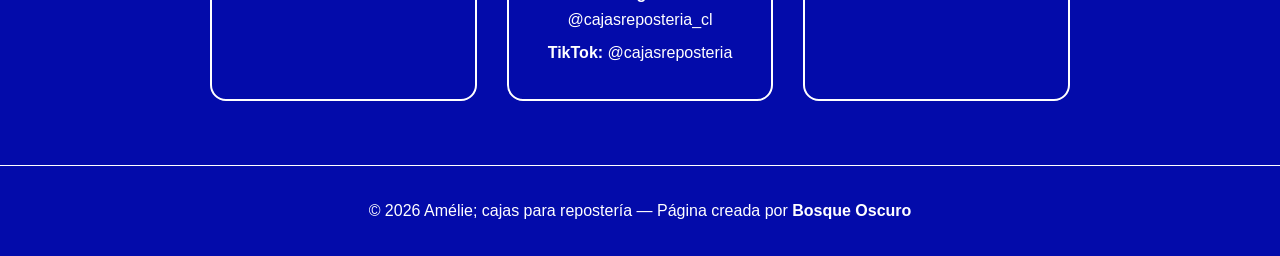
==== commit 120ec155: "gaga" ====
--- a/index.html
+++ b/index.html
@@ -125,19 +125,19 @@
             
             <div class="certificates-grid">
                 <div class="cert-card">
-                    <h3>Certificación PEFC 1</h3>
+                    <h3>Certificación CFCC</h3>
                     <img src="SVG/cfccsvg.svg" alt="Ícono Certificación fabricante" class="cert-icon">
                     <p>Certificado del gobierno chino, otorgado al fabricante de las cartulinas, el cual garantiza que la materia prima de las mismas proviene de bosques gestionados de forma responsable, sostenible y legal.</p>
                 </div>
                 <div class="cert-card">
-                    <h3>Certificación PEFC 2</h3>
+                    <h3>Certificación PEFC</h3>
                     <img src="SVG/pefcsvg.svg" alt="Ícono Certificación PEFC fabricante" class="cert-icon">
-                    <p>Certificado internacional otorgado al fabricante, permitiendo la trazabilidad del papel desde su origen sustentable y legal.</p>
+                    <p>Certificado internacional otorgado al fabricante, garantizando el origen legal de la pulpa de papel, así como también la trazabilidad desde su origen sustentable y legal.</p>
                 </div>
                 <div class="cert-card">
-                    <h3>Certificación PEFC 3</h3>
+                    <h3>Certificación PEFC</h3>
                     <img src="SVG/pefcsvg.svg" alt="Ícono Certificación PEFC sidtribuidor" class="cert-icon">
-                    <p>Certificado PEFC de cadena de custodia, otorgado al distribuidor nacional, el cual tiene más de 48 años de trayectoria en Chile, asegurando el manejo adecuado de las cartulinas desde su origen hasta nuestras manos.</p>
+                    <p>Certificado internacional de cadena de custodia, del distribuidor nacional (con 48 años de trayectoria en Chile), asegurando el manejo adecuado de las cartulinas desde su origen.</p>
                 </div>
             </div>
         </section>
@@ -149,7 +149,7 @@
                     <div class="icon">⏰</div>
                     <h3>Horarios de Atención</h3>
                     <ul>
-                        <li>Lunes a Viernes: 09:00 - 18:00 hrs</li>
+                        <li>Lun a Vie: 09:00 - 18:00 hrs</li>
                         <li>Sábados: 10:00 - 15:00 hrs</li>
                         <li>Domingos y Festivos: Cerrado</li>
                     </ul>
--- a/style.css
+++ b/style.css
@@ -171,8 +171,8 @@
 
 /* Ajusta el tamaño de los íconos SVG dentro de las tarjetas */
 .cert-card img {
-    width: 60px;         /* Tamaño deseado en pantalla (puedes probar con 24px, 28px o 32px) */
-    height: 60px;        /* Mantiene la proporción cuadrada */
+    width: 80px;         /* Tamaño deseado en pantalla (puedes probar con 24px, 28px o 32px) */
+    height: 80px;        /* Mantiene la proporción cuadrada */
     object-fit: contain; /* Garantiza que el ícono no se distorsione */
     display: block;
     margin: 0 auto 12px auto; /* Centra el ícono y le da un espacio con el texto de abajo */
@@ -307,7 +307,7 @@
    SECCIÓN HERO CON IMAGEN DE FONDO Y CAPA AZUL
    ========================================== */
 .hero {
-    background-image: url('Imagenes/fondohero.webp'); 
+    background-image: url('Imagenes/fondonuevo.webp'); 
     background-size: cover;          /* Ocupa todo el ancho sin deformarse */
     background-position: center;     /* Mantiene el centro visible en PC y móviles */
     background-repeat: no-repeat;
@@ -447,7 +447,7 @@
 
 /* Ajuste del SVG horizontal */
 .nohi-icon img {
-    width: 240px;            /* Ajusta este valor según qué tan grande quieras el logo */
+    width: 300px;            /* Ajusta este valor según qué tan grande quieras el logo */
     height: auto;            /* Mantiene la proporción horizontal exacta sin deformar */
     max-width: 90%;          /* Evita que se desborde en pantallas de celular */
     display: block;
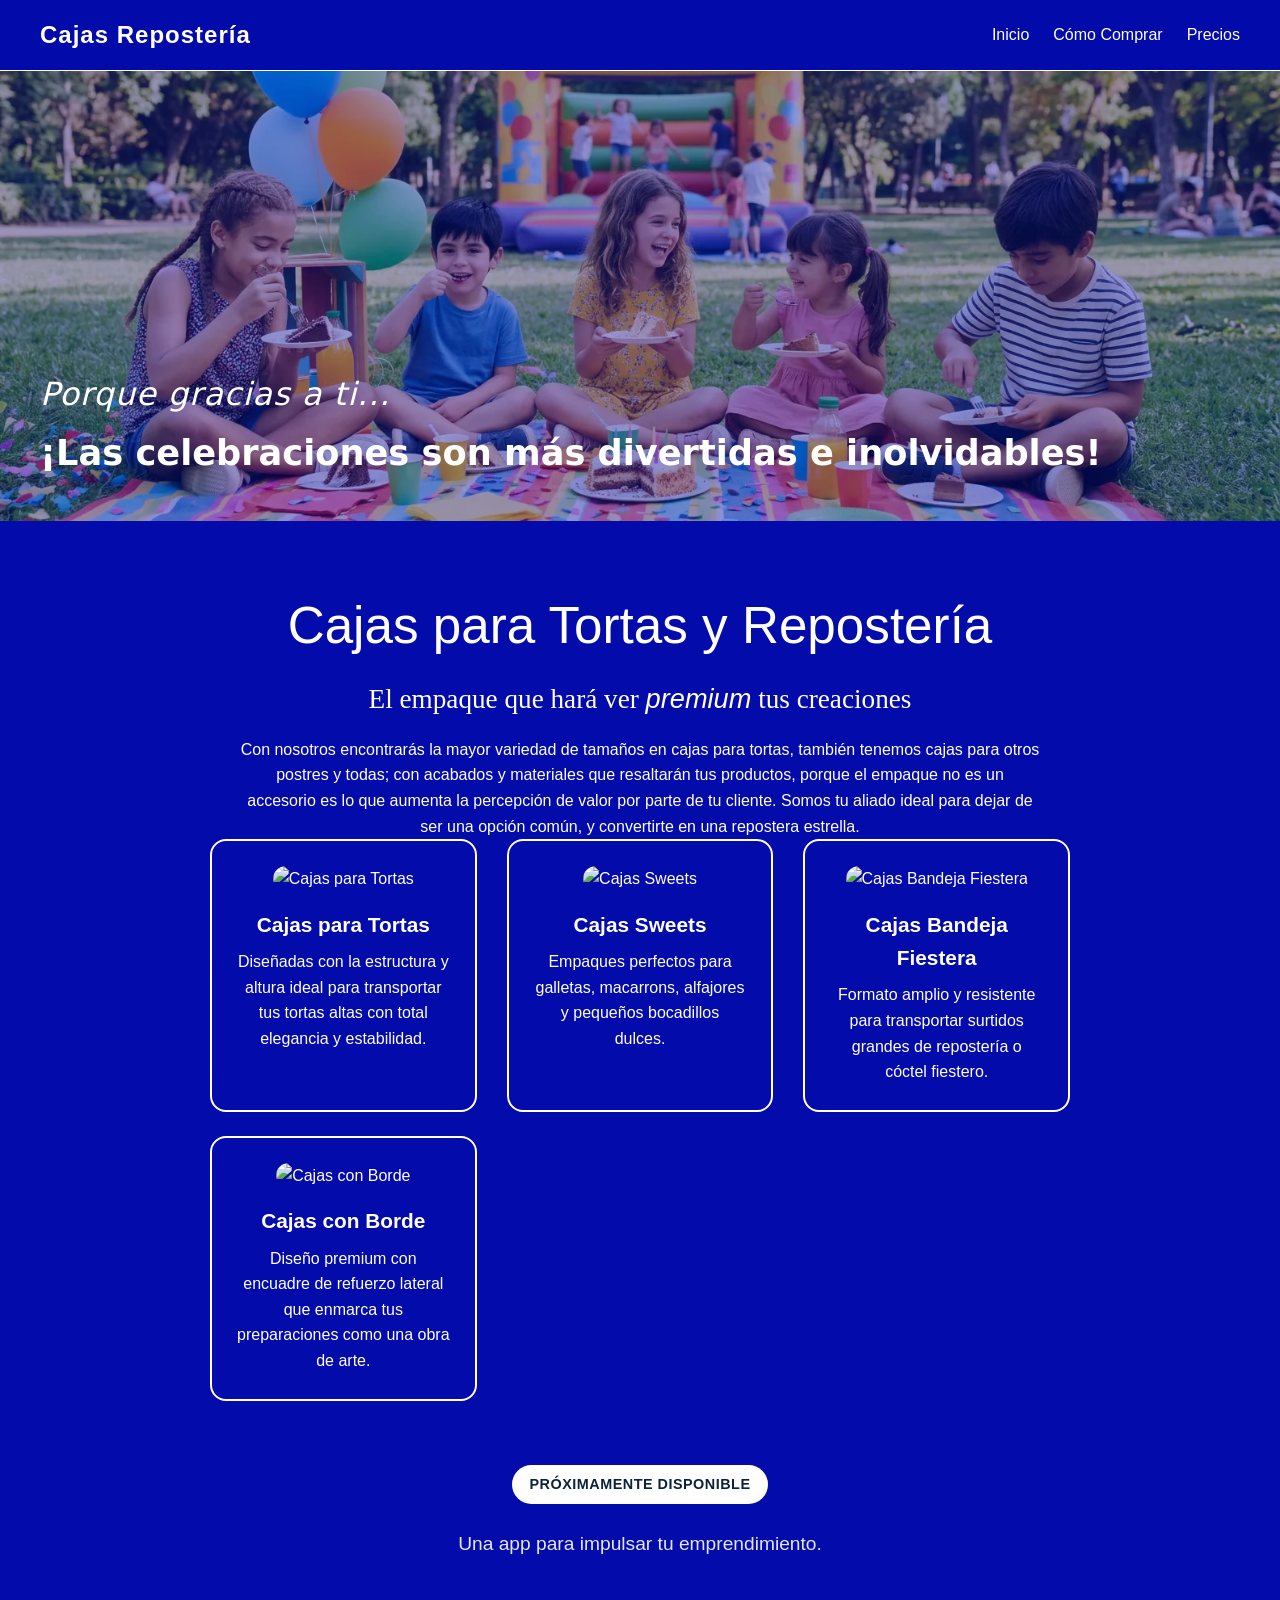
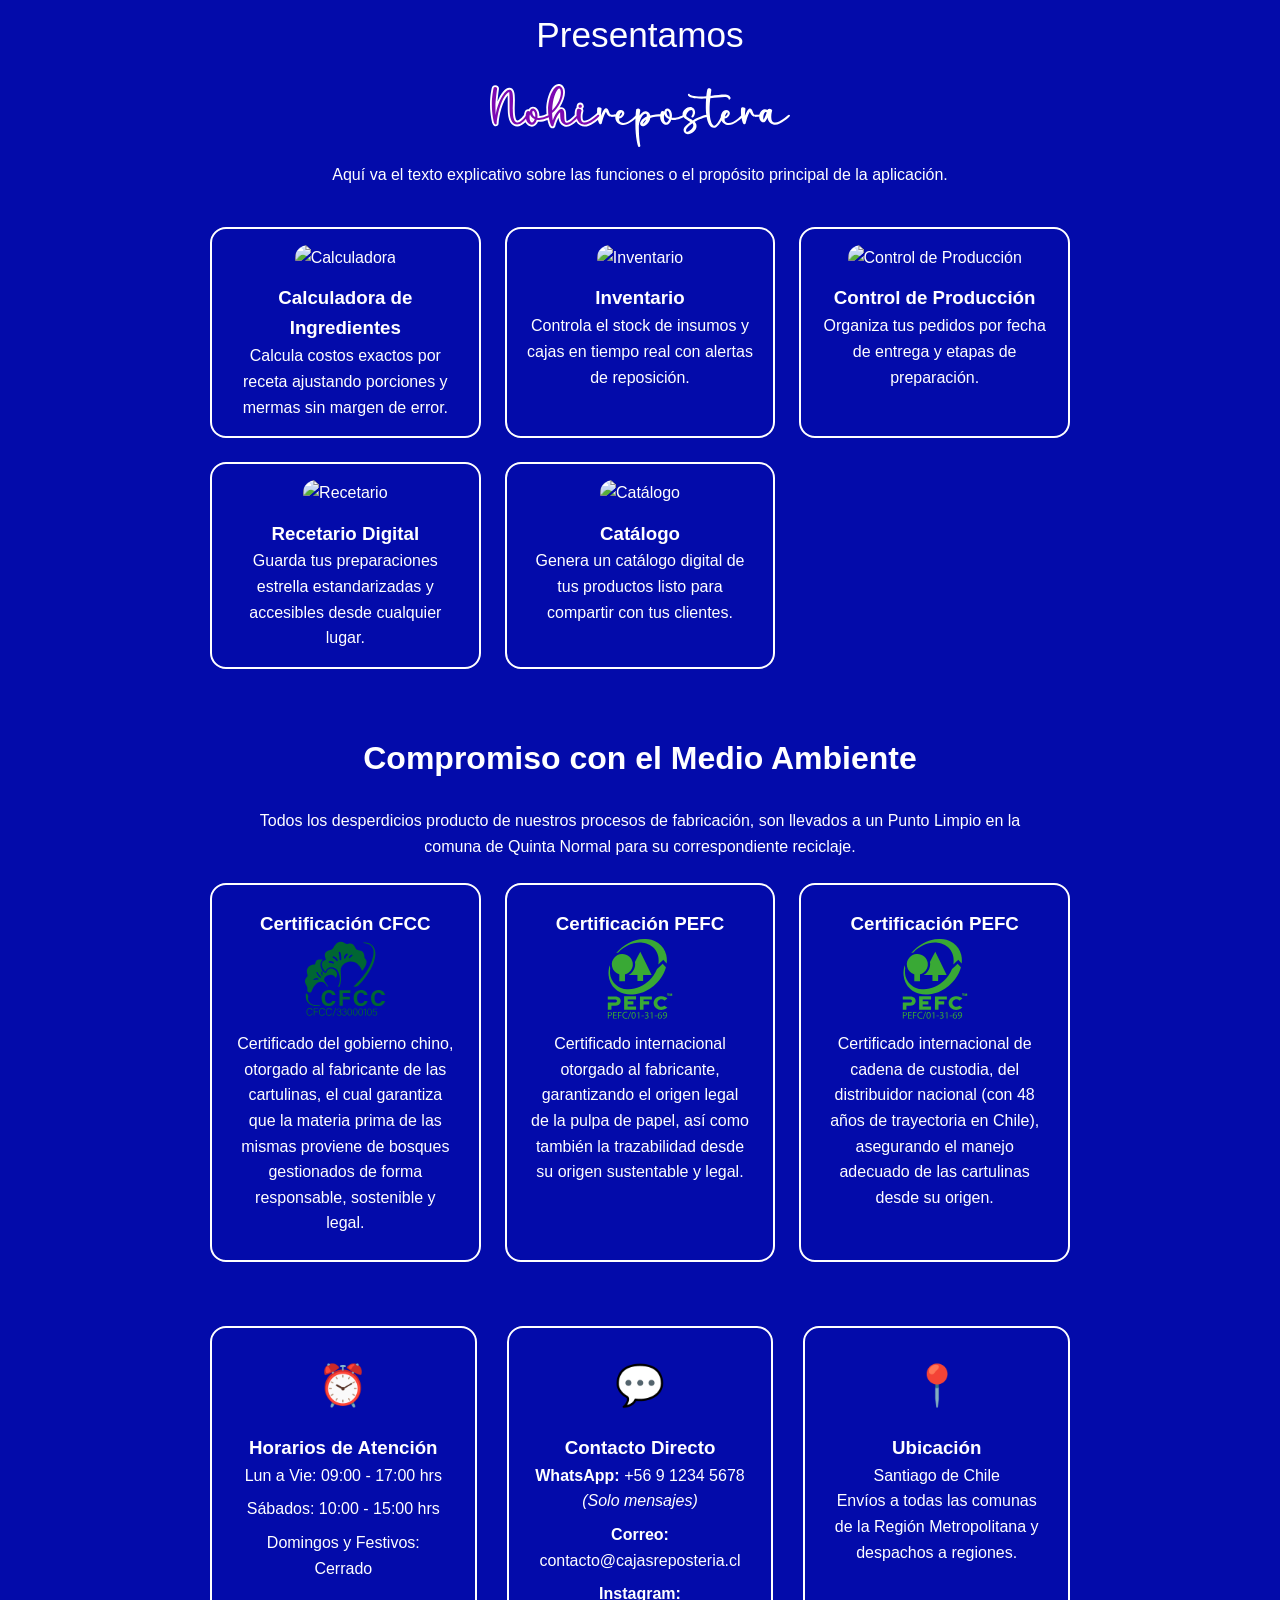
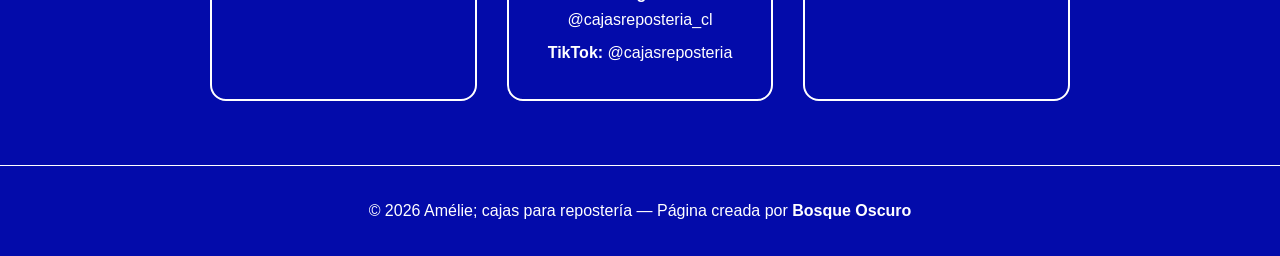
==== commit 0efb4bfc: "hahaha" ====
--- a/index.html
+++ b/index.html
@@ -149,7 +149,7 @@
                     <div class="icon">⏰</div>
                     <h3>Horarios de Atención</h3>
                     <ul>
-                        <li>Lun a Vie: 09:00 - 18:00 hrs</li>
+                        <li>Lun a Vie: 09:00 - 17:00 hrs</li>
                         <li>Sábados: 10:00 - 15:00 hrs</li>
                         <li>Domingos y Festivos: Cerrado</li>
                     </ul>
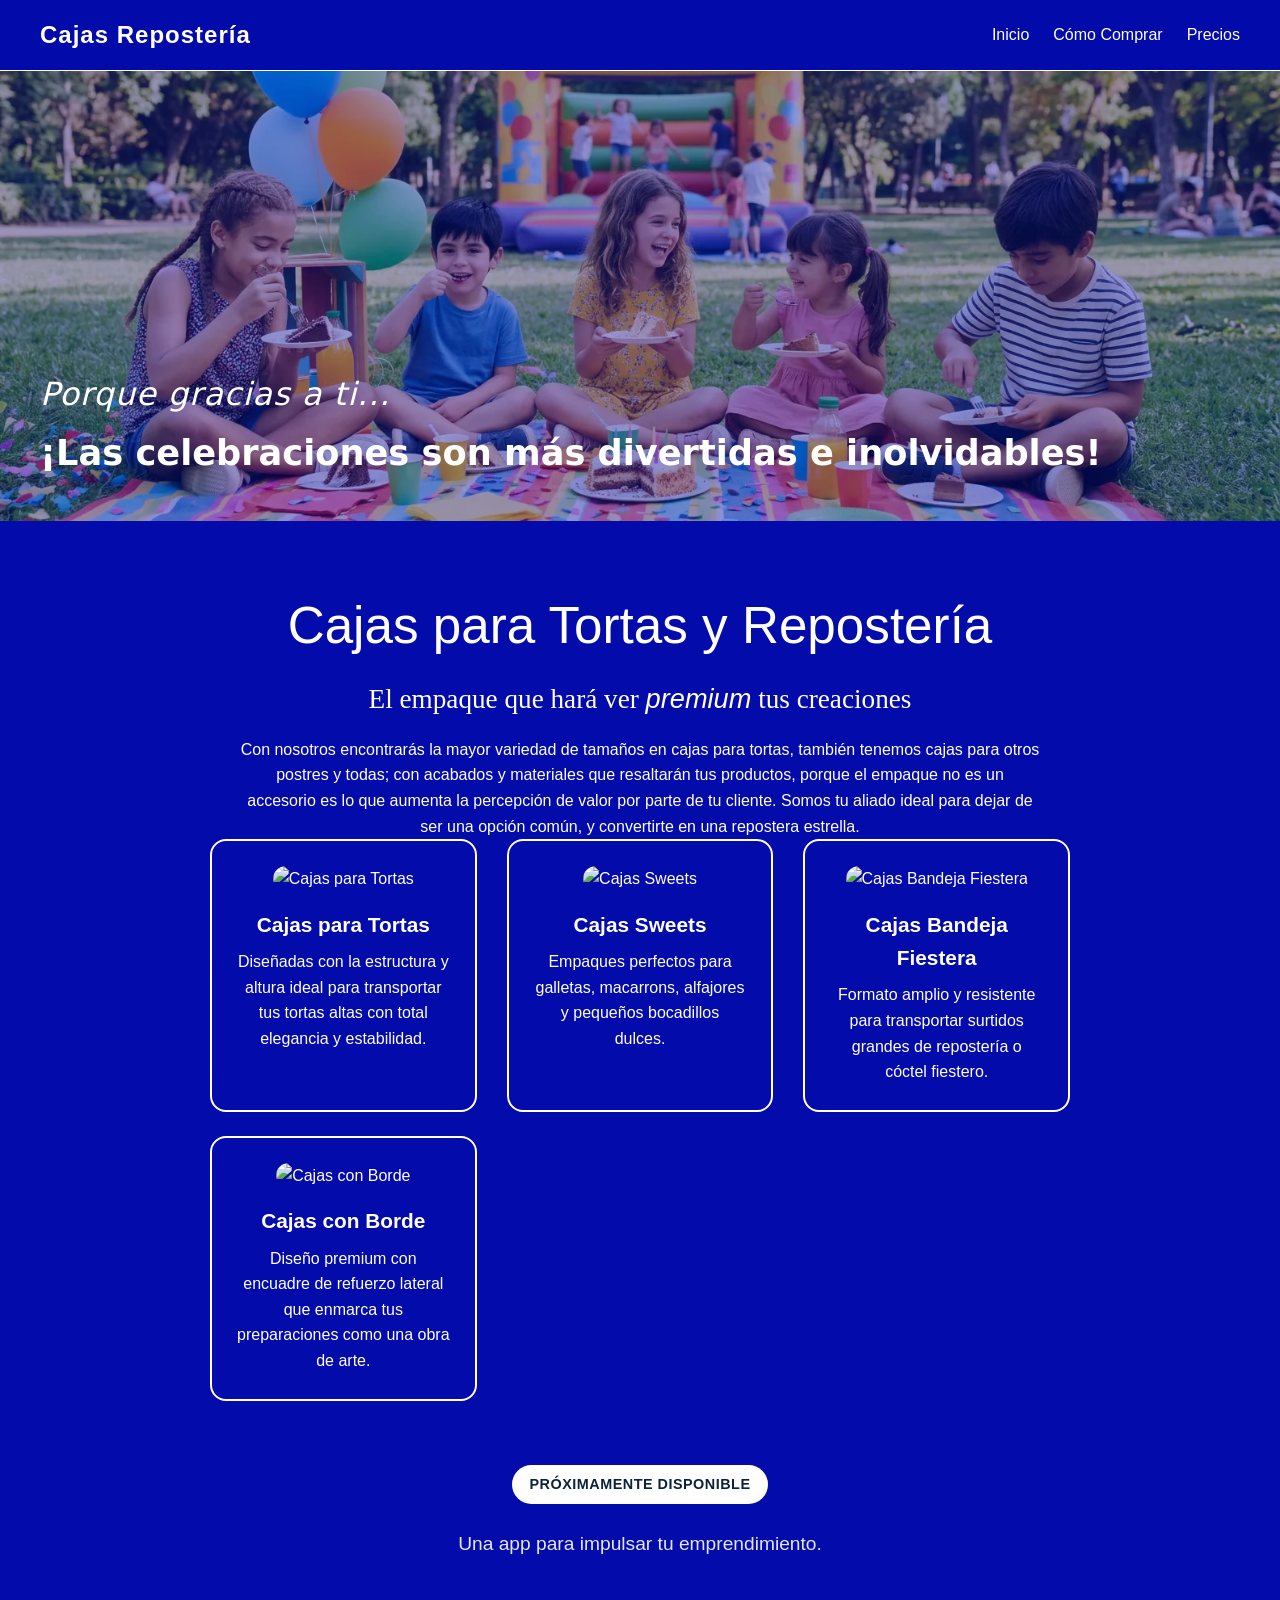
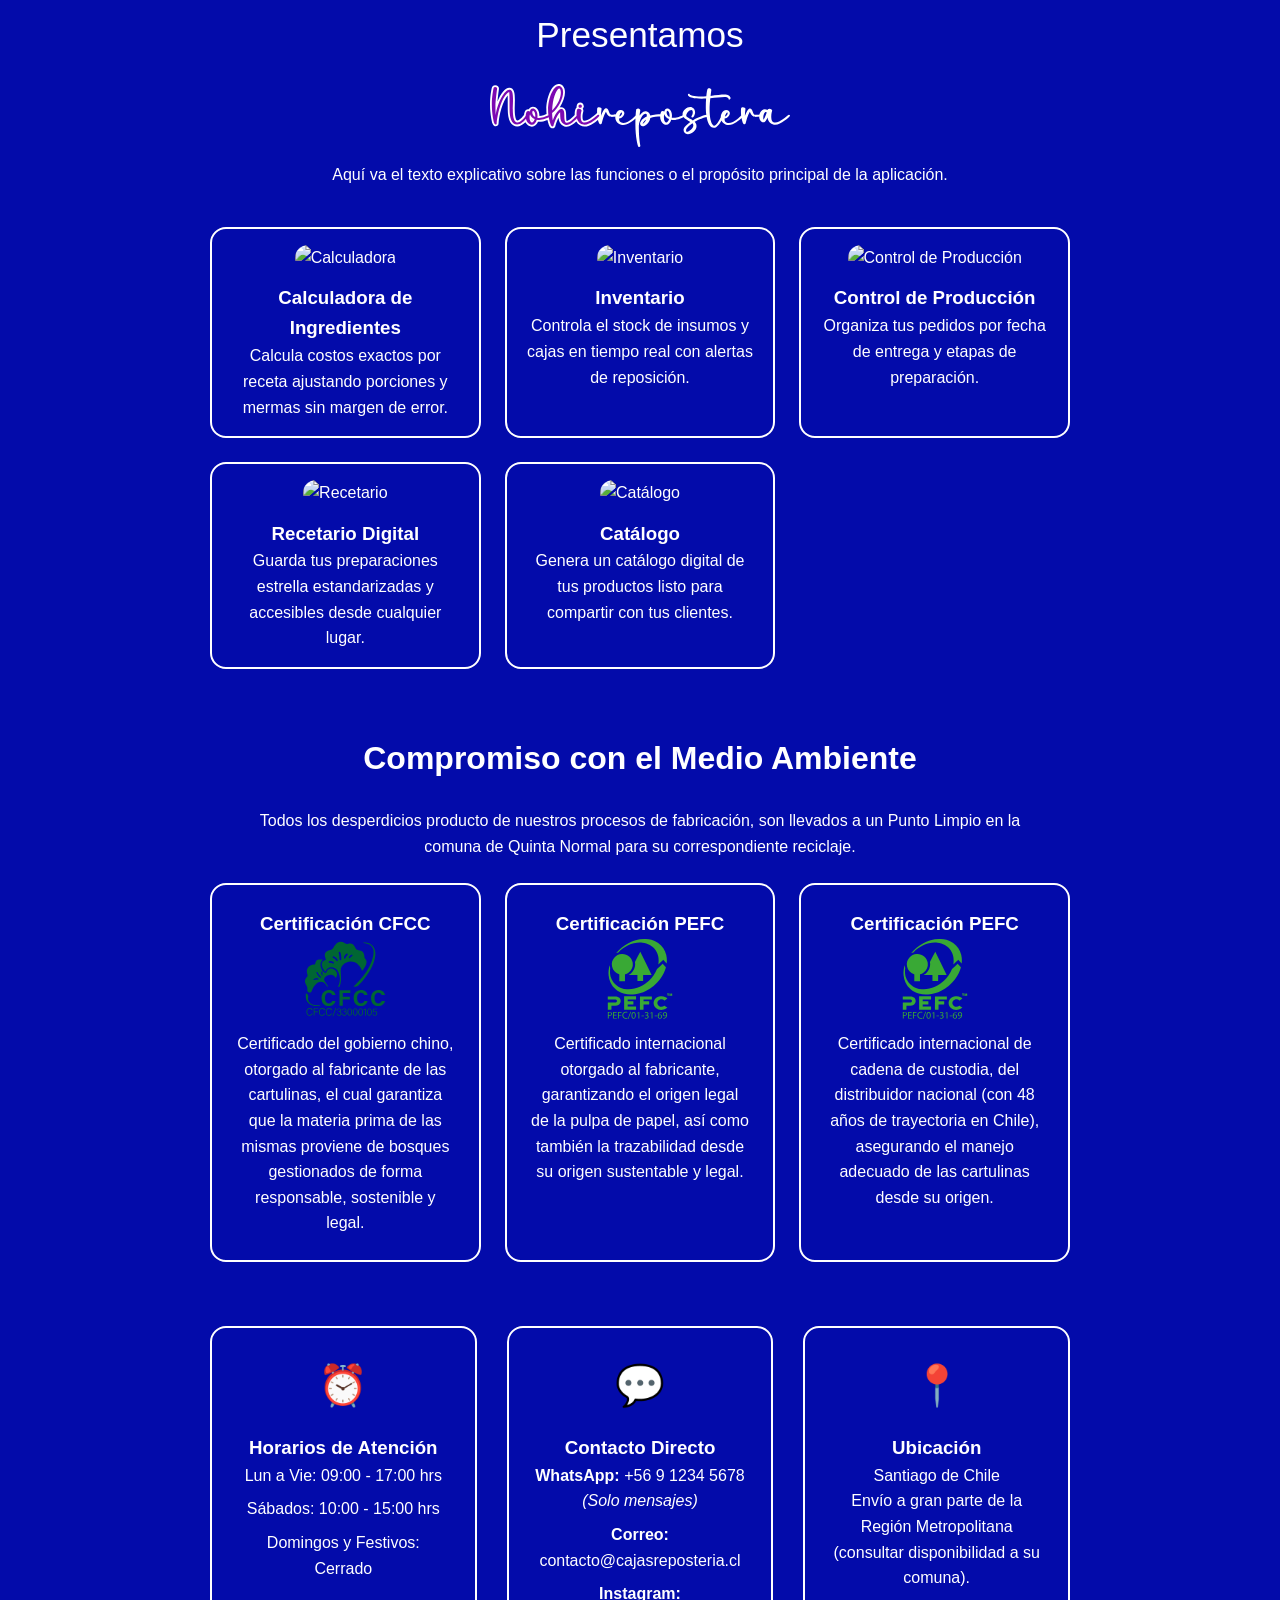
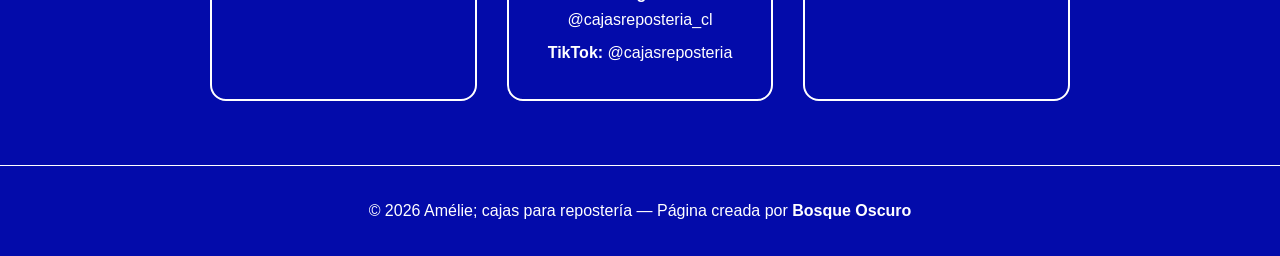
==== commit 991ed46e: "hahahahat" ====
--- a/index.html
+++ b/index.html
@@ -170,7 +170,7 @@
                     <div class="icon">📍</div>
                     <h3>Ubicación</h3>
                     <p>Santiago de Chile</p>
-                    <p>Envíos a todas las comunas de la Región Metropolitana y despachos a regiones.</p>
+                    <p>Envío a gran parte de la Región Metropolitana (consultar disponibilidad a su comuna).</p>
                 </div>
             </div>
         </section>
